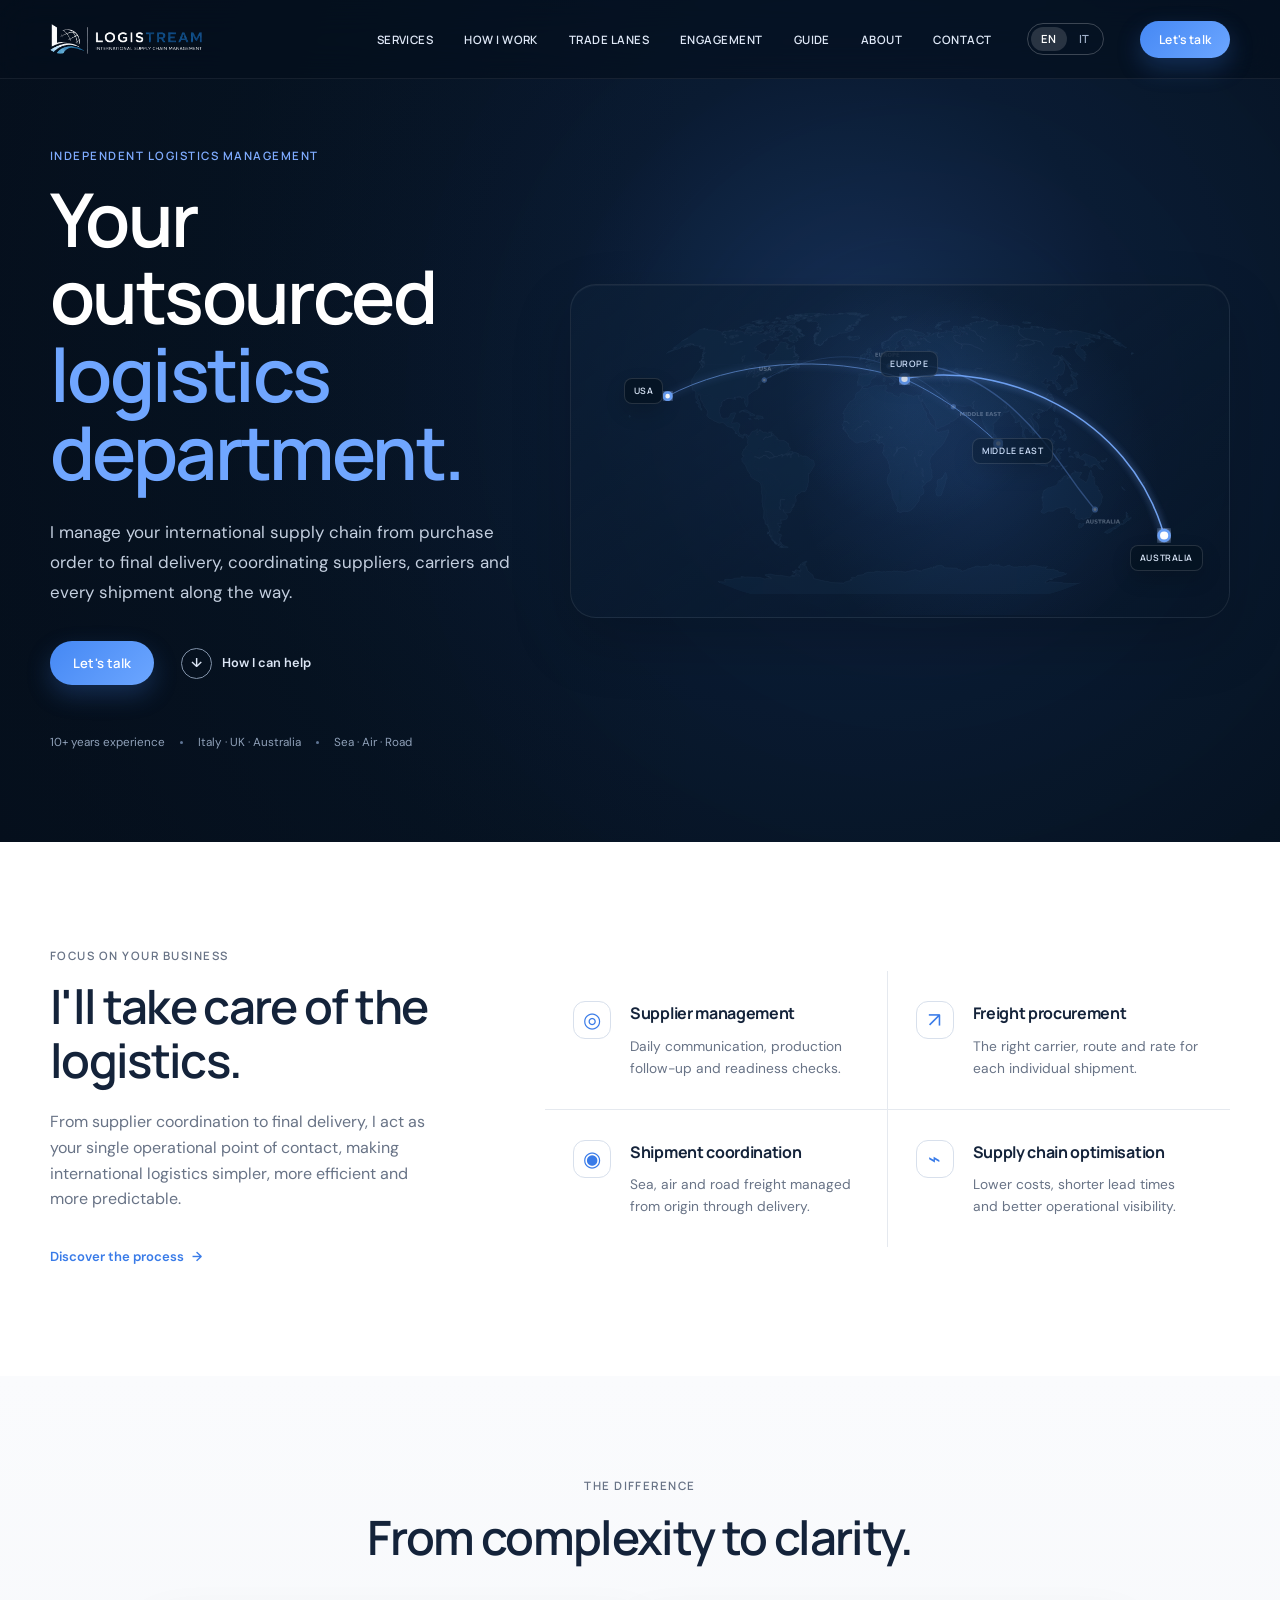
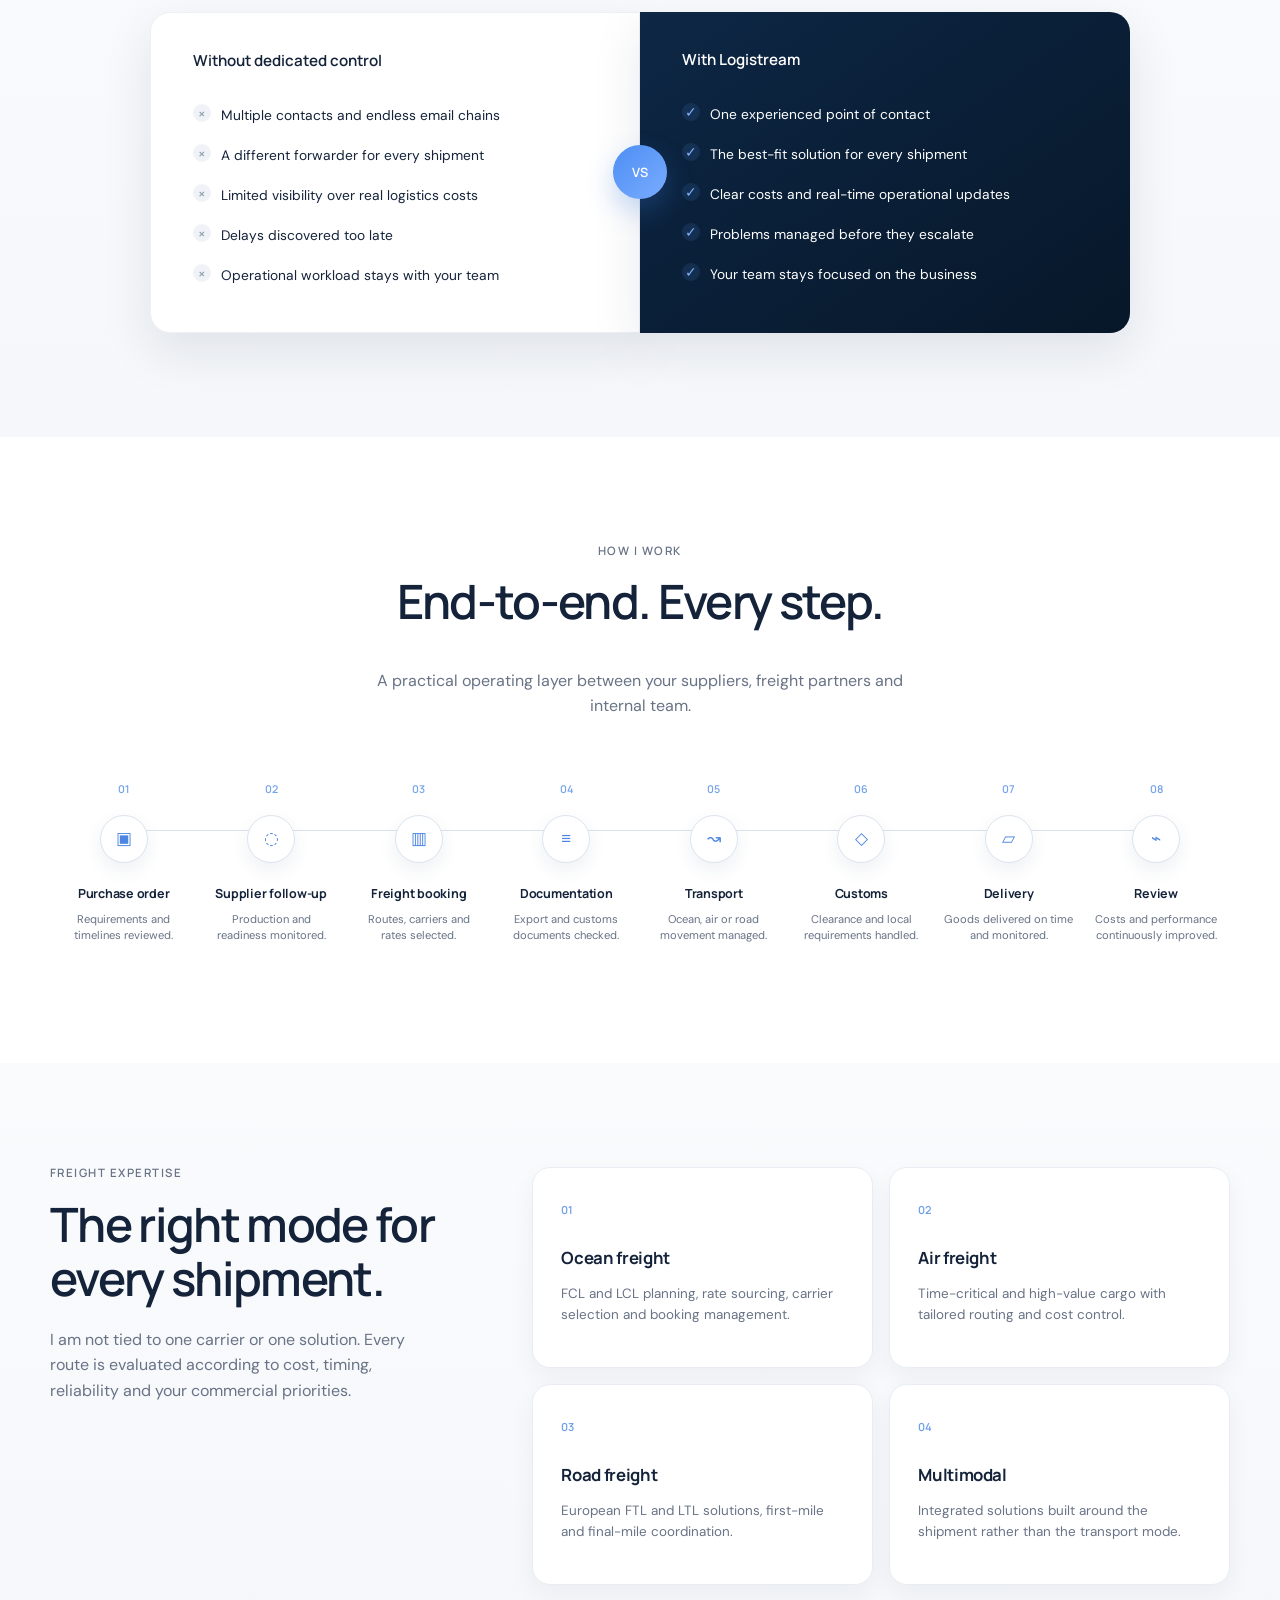
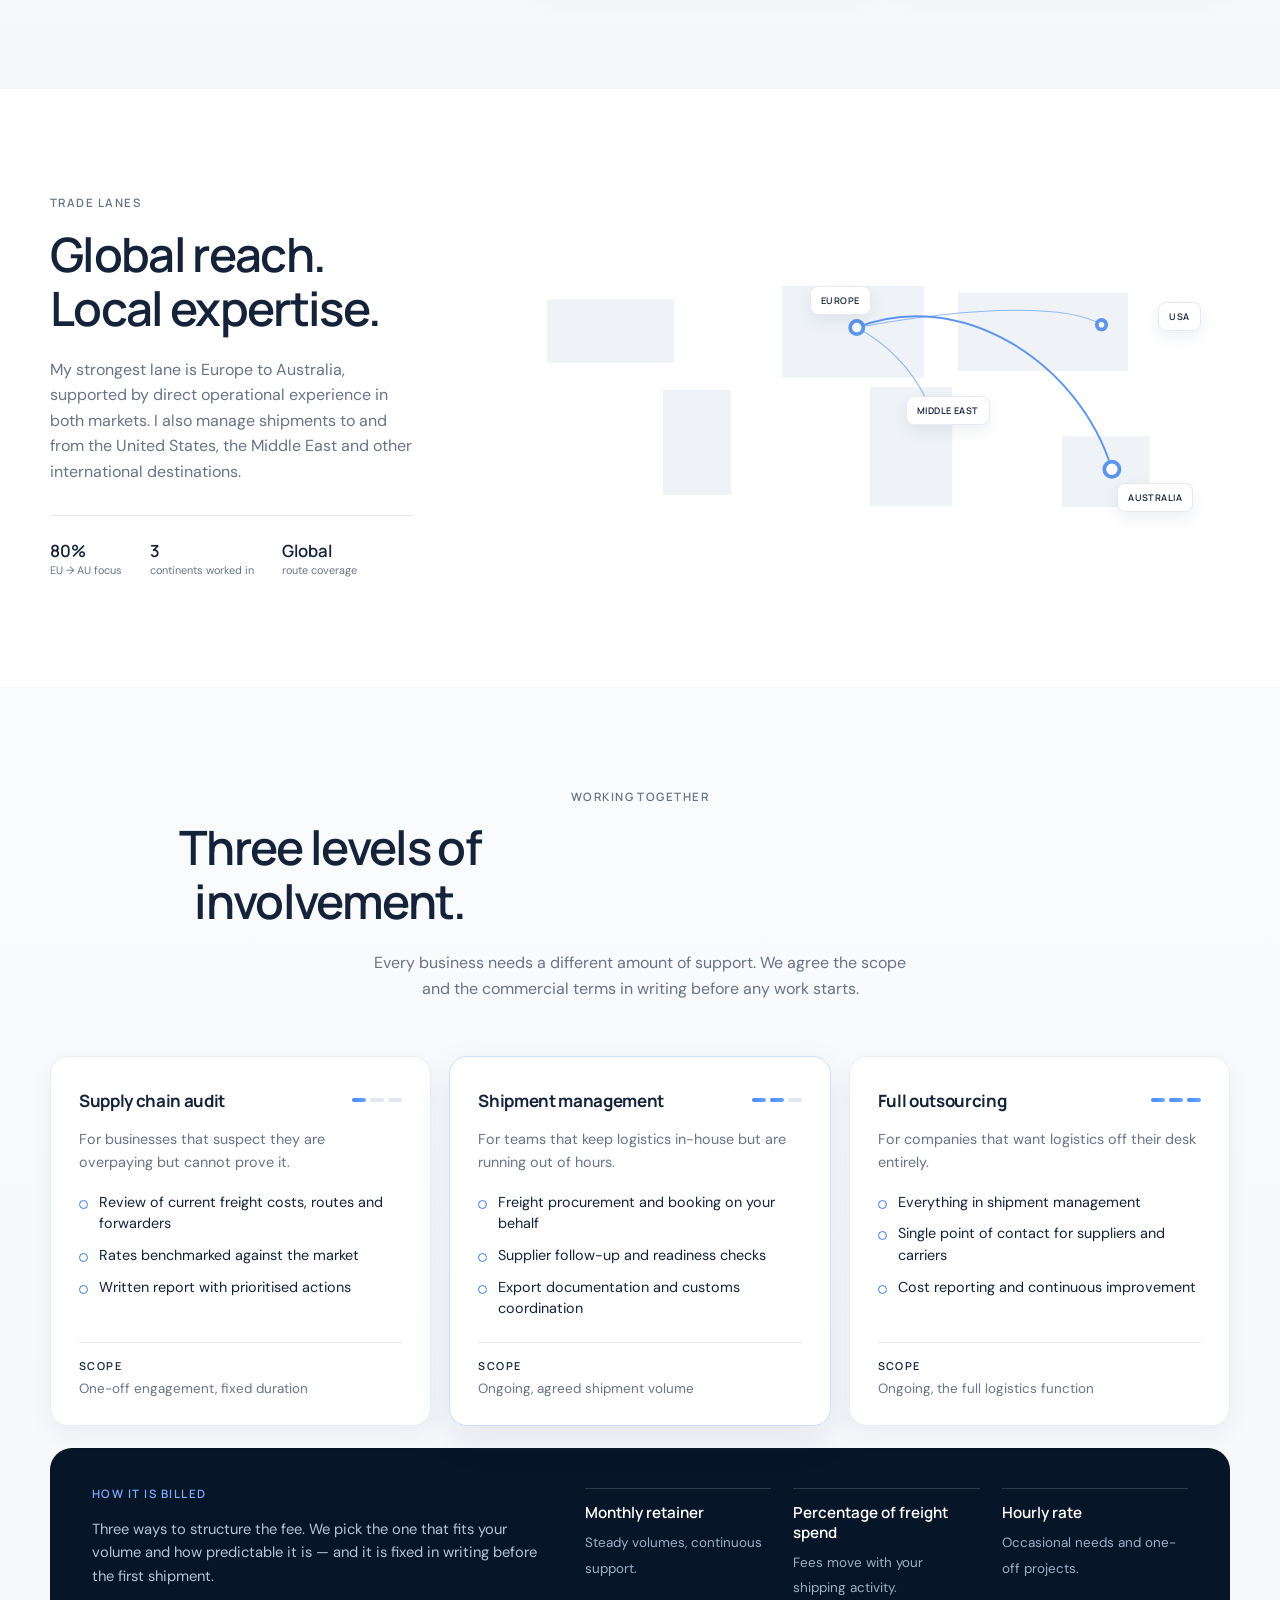
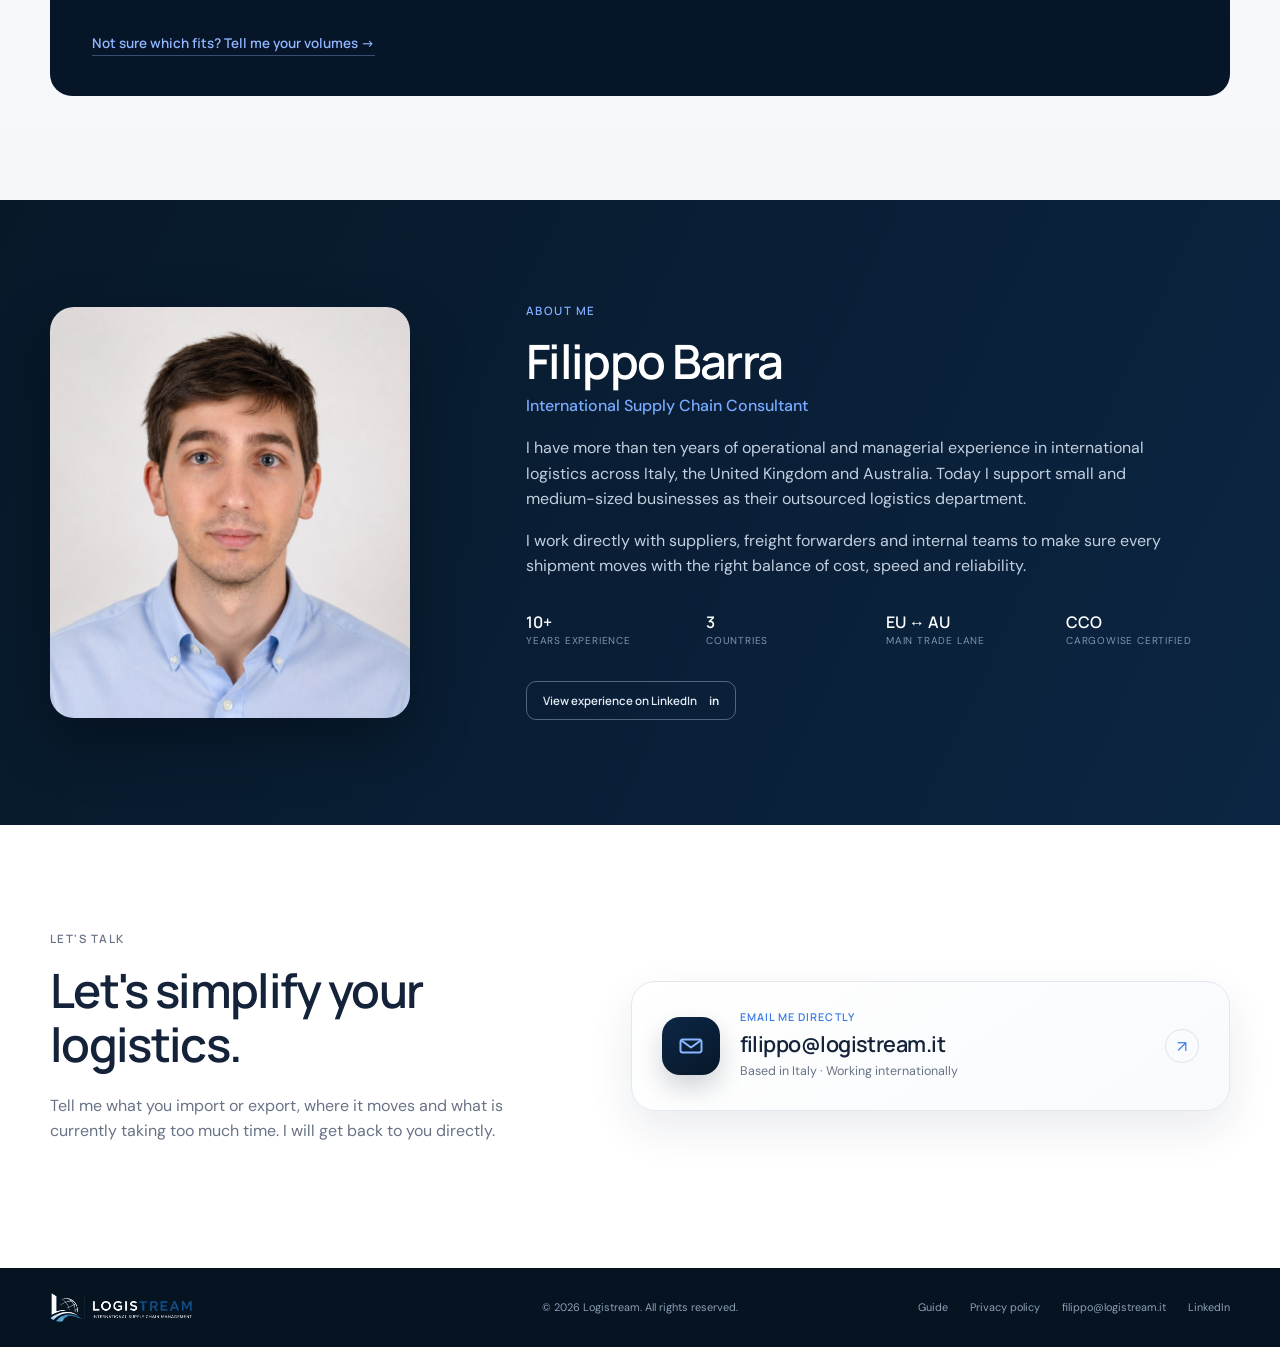
==== index.html @ 3e393ba1 "Aggiornamento sito" ====
<!doctype html>
<html lang="en">
<head>
  <meta charset="utf-8">
  <meta name="viewport" content="width=device-width, initial-scale=1">
  <title>Logistream | Outsourced Logistics Management</title>
  <meta name="description" content="Independent international logistics management for SMEs. Supplier coordination, freight procurement and end-to-end supply chain control across ocean, air and road.">
  <meta property="og:title" content="Logistream | Your Outsourced Logistics Department">
  <meta property="og:description" content="International logistics managed from purchase order to final delivery.">
  <meta property="og:type" content="website">
  <meta property="og:site_name" content="Logistream">
  <meta property="og:image" content="https://logistream.it/assets/og-en.jpg">
  <meta property="og:image:width" content="1200">
  <meta property="og:image:height" content="630">
  <meta property="og:image:alt" content="Logistream — your outsourced logistics department">
  <meta property="og:locale" content="en_GB">
  <meta property="og:locale:alternate" content="it_IT">
  <meta name="twitter:card" content="summary_large_image">
  <meta name="twitter:title" content="Logistream | Your Outsourced Logistics Department">
  <meta name="twitter:description" content="International logistics managed from purchase order to final delivery.">
  <meta name="twitter:image" content="https://logistream.it/assets/og-en.jpg">
  <meta property="og:url" content="https://logistream.it/">
  <link rel="canonical" href="https://logistream.it/">
  <link rel="alternate" hreflang="en" href="https://logistream.it/">
  <link rel="alternate" hreflang="it" href="https://logistream.it/it/">
  <link rel="alternate" hreflang="x-default" href="https://logistream.it/">
  <link rel="icon" href="assets/favicon.png" sizes="32x32">
  <link rel="icon" href="assets/icon-512.png" sizes="512x512">
  <link rel="apple-touch-icon" href="assets/apple-touch-icon.png">
  <meta name="robots" content="index,follow,max-image-preview:large">
  <meta name="author" content="Filippo Barra">
  <link rel="preconnect" href="https://fonts.googleapis.com">
  <link rel="preconnect" href="https://fonts.gstatic.com" crossorigin>
  <link href="https://fonts.googleapis.com/css2?family=DM+Sans:wght@400;500;600&family=Manrope:wght@500;600;700&display=swap" rel="stylesheet">
  <link rel="stylesheet" href="assets/styles.css">
  <script defer src="assets/script.js"></script>
</head>
<body>
<header class="site-header" id="top">
  <div class="container nav-wrap">
    <a class="brand" href="#top" aria-label="Logistream home">
      <img src="assets/logistream-logo.png" alt="Logistream">
    </a>
    <button class="nav-toggle" aria-label="Open menu" aria-expanded="false"><span></span><span></span></button>
    <nav class="nav" aria-label="Main navigation">
      <a href="#services">Services</a>
      <a href="#process">How I work</a>
      <a href="#lanes">Trade lanes</a>
      <a href="#engagement">Engagement</a>
      <a href="shipping-guide.html">Guide</a>
      <a href="#about">About</a>
      <a href="#contact">Contact</a>
    </nav>
    <div class="lang-switch" aria-label="Language"><a href="index.html" class="active" aria-current="true" hreflang="en">EN</a><a href="it/index.html" hreflang="it">IT</a></div>
    <a class="btn btn-small" href="#contact">Let's talk</a>
  </div>
</header>

<main>
  <section class="hero">
    <div class="hero-glow"></div>
    <div class="container hero-grid">
      <div class="hero-copy reveal">
        <p class="eyebrow light">Independent logistics management</p>
        <h1>Your outsourced <span>logistics department.</span></h1>
        <p class="hero-lead">I manage your international supply chain from purchase order to final delivery, coordinating suppliers, carriers and every shipment along the way.</p>
        <div class="hero-actions">
          <a class="btn" href="#contact">Let's talk</a>
          <a class="play-link" href="#services"><span>↓</span> How I can help</a>
        </div>
        <div class="trust-row">
          <span>10+ years experience</span><i></i><span>Italy · UK · Australia</span><i></i><span>Sea · Air · Road</span>
        </div>
      </div>

      <div class="world-visual reveal" aria-label="World map showing Logistream trade lanes">
        <div class="hero-map-card">
          <img class="world-map-real" src="assets/world-map-real.svg" alt="Stylised world map">
          <svg class="hero-routes" viewBox="0 0 720 365" aria-hidden="true">
            <defs>
              <filter id="routeGlow"><feGaussianBlur stdDeviation="4" result="b"/><feMerge><feMergeNode in="b"/><feMergeNode in="SourceGraphic"/></feMerge></filter>
            </defs>
            <path d="M365 103 C470 82 613 142 650 275"/>
            <path class="secondary" d="M365 103 C278 75 176 84 105 122"/>
            <path class="secondary" d="M365 103 C402 120 438 145 468 174"/>
            <circle cx="365" cy="103" r="5"/><circle cx="650" cy="275" r="6"/><circle cx="105" cy="122" r="4"/><circle cx="468" cy="174" r="4"/>
          </svg>
          <span class="hero-map-label label-eu">EUROPE</span>
          <span class="hero-map-label label-au">AUSTRALIA</span>
          <span class="hero-map-label label-us">USA</span>
          <span class="hero-map-label label-me">MIDDLE EAST</span>
        </div>
      </div>
    </div>
  </section>

  <section class="intro section" id="services">
    <div class="container intro-grid">
      <div class="section-heading reveal">
        <p class="eyebrow">Focus on your business</p>
        <h2>I'll take care of the logistics.</h2>
        <p>From supplier coordination to final delivery, I act as your single operational point of contact, making international logistics simpler, more efficient and more predictable.</p>
        <a class="text-link" href="#process">Discover the process <span>→</span></a>
      </div>
      <div class="service-list reveal">
        <article><span class="icon">◎</span><div><h3>Supplier management</h3><p>Daily communication, production follow-up and readiness checks.</p></div></article>
        <article><span class="icon">↗</span><div><h3>Freight procurement</h3><p>The right carrier, route and rate for each individual shipment.</p></div></article>
        <article><span class="icon">◉</span><div><h3>Shipment coordination</h3><p>Sea, air and road freight managed from origin through delivery.</p></div></article>
        <article><span class="icon">⌁</span><div><h3>Supply chain optimisation</h3><p>Lower costs, shorter lead times and better operational visibility.</p></div></article>
      </div>
    </div>
  </section>

  <section class="difference section-soft">
    <div class="container">
      <div class="section-title centered reveal"><p class="eyebrow">The difference</p><h2>From complexity to clarity.</h2></div>
      <div class="comparison reveal">
        <div class="compare-card muted">
          <p class="compare-label">Without dedicated control</p>
          <ul><li>Multiple contacts and endless email chains</li><li>A different forwarder for every shipment</li><li>Limited visibility over real logistics costs</li><li>Delays discovered too late</li><li>Operational workload stays with your team</li></ul>
        </div>
        <div class="vs">VS</div>
        <div class="compare-card premium">
          <p class="compare-label">With Logistream</p>
          <ul><li>One experienced point of contact</li><li>The best-fit solution for every shipment</li><li>Clear costs and real-time operational updates</li><li>Problems managed before they escalate</li><li>Your team stays focused on the business</li></ul>
        </div>
      </div>
    </div>
  </section>

  <section class="process section" id="process">
    <div class="container">
      <div class="section-title centered reveal"><p class="eyebrow">How I work</p><h2>End-to-end. Every step.</h2><p>A practical operating layer between your suppliers, freight partners and internal team.</p></div>
      <div class="process-line reveal">
        <article><span>01</span><i>▣</i><h3>Purchase order</h3><p>Requirements and timelines reviewed.</p></article>
        <article><span>02</span><i>◌</i><h3>Supplier follow-up</h3><p>Production and readiness monitored.</p></article>
        <article><span>03</span><i>▥</i><h3>Freight booking</h3><p>Routes, carriers and rates selected.</p></article>
        <article><span>04</span><i>≡</i><h3>Documentation</h3><p>Export and customs documents checked.</p></article>
        <article><span>05</span><i>↝</i><h3>Transport</h3><p>Ocean, air or road movement managed.</p></article>
        <article><span>06</span><i>◇</i><h3>Customs</h3><p>Clearance and local requirements handled.</p></article>
        <article><span>07</span><i>▱</i><h3>Delivery</h3><p>Goods delivered on time and monitored.</p></article>
        <article><span>08</span><i>⌁</i><h3>Review</h3><p>Costs and performance continuously improved.</p></article>
      </div>
    </div>
  </section>

  <section class="modes section-soft">
    <div class="container modes-grid">
      <div class="section-heading reveal"><p class="eyebrow">Freight expertise</p><h2>The right mode for every shipment.</h2><p>I am not tied to one carrier or one solution. Every route is evaluated according to cost, timing, reliability and your commercial priorities.</p></div>
      <div class="mode-cards reveal">
        <article><span>01</span><h3>Ocean freight</h3><p>FCL and LCL planning, rate sourcing, carrier selection and booking management.</p></article>
        <article><span>02</span><h3>Air freight</h3><p>Time-critical and high-value cargo with tailored routing and cost control.</p></article>
        <article><span>03</span><h3>Road freight</h3><p>European FTL and LTL solutions, first-mile and final-mile coordination.</p></article>
        <article><span>04</span><h3>Multimodal</h3><p>Integrated solutions built around the shipment rather than the transport mode.</p></article>
      </div>
    </div>
  </section>

  <section class="lanes section" id="lanes">
    <div class="container lanes-grid">
      <div class="section-heading reveal"><p class="eyebrow">Trade lanes</p><h2>Global reach.<br>Local expertise.</h2><p>My strongest lane is Europe to Australia, supported by direct operational experience in both markets. I also manage shipments to and from the United States, the Middle East and other international destinations.</p><div class="lane-stats"><div><strong>80%</strong><span>EU → AU focus</span></div><div><strong>3</strong><span>continents worked in</span></div><div><strong>Global</strong><span>route coverage</span></div></div></div>
      <div class="lane-map reveal">
        <svg viewBox="0 0 780 390" aria-label="Trade lanes map">
          <g class="dots">
            <path d="M57 105h135v67H57zM180 201h72v111h-72zM306 91h150v97H306zM399 198h87v126h-87zM492 98h180v83H492zM602 250h93v75h-93z"/>
          </g>
          <path class="maproute" d="M385 135 C493 92 620 170 655 285"/><path class="maproute soft" d="M385 135 C520 110 612 112 644 132"/><path class="maproute soft" d="M385 135 C420 154 446 183 461 216"/>
          <circle cx="385" cy="135" r="7"/><circle cx="655" cy="285" r="8"/><circle cx="644" cy="132" r="5"/><circle cx="461" cy="216" r="5"/>
        </svg>
        <span class="map-label eu">EUROPE</span><span class="map-label au">AUSTRALIA</span><span class="map-label us">USA</span><span class="map-label me">MIDDLE EAST</span>
      </div>
    </div>
  </section>

  <section class="engagement section-soft" id="engagement">
    <div class="container">
      <div class="section-heading centered reveal"><p class="eyebrow">Working together</p><h2>Three levels of involvement.</h2><p>Every business needs a different amount of support. We agree the scope and the commercial terms in writing before any work starts.</p></div>

      <div class="tier-cards reveal">
        <article class="tier">
          <div class="tier-head">
            <h3>Supply chain audit</h3>
            <span class="tier-meter" role="img" aria-label="Involvement: light"><i class="on"></i><i></i><i></i></span>
          </div>
          <p class="tier-for">For businesses that suspect they are overpaying but cannot prove it.</p>
          <ul>
            <li>Review of current freight costs, routes and forwarders</li>
            <li>Rates benchmarked against the market</li>
            <li>Written report with prioritised actions</li>
          </ul>
          <p class="tier-scope"><span>Scope</span> One-off engagement, fixed duration</p>
        </article>

        <article class="tier tier-featured">
          <div class="tier-head">
            <h3>Shipment management</h3>
            <span class="tier-meter" role="img" aria-label="Involvement: shared"><i class="on"></i><i class="on"></i><i></i></span>
          </div>
          <p class="tier-for">For teams that keep logistics in-house but are running out of hours.</p>
          <ul>
            <li>Freight procurement and booking on your behalf</li>
            <li>Supplier follow-up and readiness checks</li>
            <li>Export documentation and customs coordination</li>
          </ul>
          <p class="tier-scope"><span>Scope</span> Ongoing, agreed shipment volume</p>
        </article>

        <article class="tier">
          <div class="tier-head">
            <h3>Full outsourcing</h3>
            <span class="tier-meter" role="img" aria-label="Involvement: full"><i class="on"></i><i class="on"></i><i class="on"></i></span>
          </div>
          <p class="tier-for">For companies that want logistics off their desk entirely.</p>
          <ul>
            <li>Everything in shipment management</li>
            <li>Single point of contact for suppliers and carriers</li>
            <li>Cost reporting and continuous improvement</li>
          </ul>
          <p class="tier-scope"><span>Scope</span> Ongoing, the full logistics function</p>
        </article>
      </div>

      <div class="billing reveal">
        <div class="billing-intro">
          <p class="eyebrow">How it is billed</p>
          <p>Three ways to structure the fee. We pick the one that fits your volume and how predictable it is — and it is fixed in writing before the first shipment.</p>
        </div>
        <ul class="billing-modes">
          <li><strong>Monthly retainer</strong><span>Steady volumes, continuous support.</span></li>
          <li><strong>Percentage of freight spend</strong><span>Fees move with your shipping activity.</span></li>
          <li><strong>Hourly rate</strong><span>Occasional needs and one-off projects.</span></li>
        </ul>
        <a class="billing-cta" href="#contact">Not sure which fits? Tell me your volumes <span aria-hidden="true">→</span></a>
      </div>
    </div>
  </section>

  <section class="about" id="about">
    <div class="container about-grid">
      <div class="portrait-wrap reveal"><img src="assets/filippo-barra.jpg" alt="Filippo Barra, international supply chain consultant"></div>
      <div class="about-copy reveal">
        <p class="eyebrow light">About me</p>
        <h2>Filippo Barra</h2>
        <p class="role">International Supply Chain Consultant</p>
        <p>I have more than ten years of operational and managerial experience in international logistics across Italy, the United Kingdom and Australia. Today I support small and medium-sized businesses as their outsourced logistics department.</p>
        <p>I work directly with suppliers, freight forwarders and internal teams to make sure every shipment moves with the right balance of cost, speed and reliability.</p>
        <div class="about-stats"><div><strong>10+</strong><span>years experience</span></div><div><strong>3</strong><span>countries</span></div><div><strong>EU ↔ AU</strong><span>main trade lane</span></div><div><strong>CCO</strong><span>CargoWise certified</span></div></div>
        <a class="outline-btn" href="https://www.linkedin.com/in/filippo-barra/" target="_blank" rel="noopener">View experience on LinkedIn <span>in</span></a>
      </div>
    </div>
  </section>

  <section class="contact section" id="contact">
    <div class="container contact-email-layout">
      <div class="section-heading reveal">
        <p class="eyebrow">Let's talk</p>
        <h2>Let's simplify your logistics.</h2>
        <p>Tell me what you import or export, where it moves and what is currently taking too much time. I will get back to you directly.</p>
      </div>
      <a class="email-card reveal" href="mailto:filippo@logistream.it" aria-label="Email Filippo Barra at filippo@logistream.it">
        <span class="email-icon" aria-hidden="true">
          <svg viewBox="0 0 24 24" role="img"><path d="M4.75 6.5h14.5A1.75 1.75 0 0 1 21 8.25v7.5a1.75 1.75 0 0 1-1.75 1.75H4.75A1.75 1.75 0 0 1 3 15.75v-7.5A1.75 1.75 0 0 1 4.75 6.5Z"/><path d="m4 7.5 8 5.75 8-5.75"/></svg>
        </span>
        <span class="email-copy">
          <small>Email me directly</small>
          <strong>filippo@logistream.it</strong>
          <span>Based in Italy · Working internationally</span>
        </span>
        <span class="email-arrow" aria-hidden="true">↗</span>
      </a>
    </div>
  </section>
</main>

<footer>
  <div class="container footer-grid"><a class="brand footer-brand" href="#top"><img src="assets/logistream-logo.png" alt="Logistream"></a><p>© 2026 Logistream. All rights reserved.</p><div><a href="shipping-guide.html">Guide</a><a href="privacy.html">Privacy policy</a><a href="mailto:filippo@logistream.it">filippo@logistream.it</a><a href="https://www.linkedin.com/in/filippo-barra/" target="_blank" rel="noopener">LinkedIn</a></div></div>
</footer>
<script type="application/ld+json">
{
  "@context": "https://schema.org",
  "@graph": [
    {
      "@type": "ProfessionalService",
      "@id": "https://logistream.it/#business",
      "name": "Logistream",
      "url": "https://logistream.it/",
      "description": "Independent international logistics management for small and medium businesses: supplier coordination, freight procurement and end-to-end supply chain control.",
      "email": "filippo@logistream.it",
      "image": "https://logistream.it/assets/og-en.jpg",
      "logo": "https://logistream.it/assets/logistream-logo.png",
      "founder": {
        "@id": "https://logistream.it/#filippo"
      },
      "address": {
        "@type": "PostalAddress",
        "addressCountry": "IT"
      },
      "areaServed": [
        {
          "@type": "Place",
          "name": "Europe"
        },
        {
          "@type": "Country",
          "name": "Australia"
        },
        {
          "@type": "Country",
          "name": "United States"
        },
        {
          "@type": "Place",
          "name": "Middle East"
        }
      ],
      "availableLanguage": [
        "it",
        "en"
      ],
      "knowsAbout": [
        "Freight forwarding",
        "Ocean freight",
        "Air freight",
        "Supply chain management",
        "Customs clearance",
        "Export documentation",
        "Logistics outsourcing"
      ],
      "hasOfferCatalog": {
        "@type": "OfferCatalog",
        "name": "Logistics services",
        "itemListElement": [
          {
            "@type": "Offer",
            "itemOffered": {
              "@type": "Service",
              "name": "Supply chain audit"
            }
          },
          {
            "@type": "Offer",
            "itemOffered": {
              "@type": "Service",
              "name": "Shipment management"
            }
          },
          {
            "@type": "Offer",
            "itemOffered": {
              "@type": "Service",
              "name": "Full logistics outsourcing"
            }
          },
          {
            "@type": "Offer",
            "itemOffered": {
              "@type": "Service",
              "name": "Ocean freight"
            }
          },
          {
            "@type": "Offer",
            "itemOffered": {
              "@type": "Service",
              "name": "Air freight"
            }
          },
          {
            "@type": "Offer",
            "itemOffered": {
              "@type": "Service",
              "name": "Road freight"
            }
          }
        ]
      }
    },
    {
      "@type": "Person",
      "@id": "https://logistream.it/#filippo",
      "name": "Filippo Barra",
      "jobTitle": "International Supply Chain Consultant",
      "email": "filippo@logistream.it",
      "image": "https://logistream.it/assets/filippo-barra.jpg",
      "worksFor": {
        "@id": "https://logistream.it/#business"
      },
      "sameAs": [
        "https://www.linkedin.com/in/filippo-barra/"
      ]
    },
    {
      "@type": "WebSite",
      "@id": "https://logistream.it/#website",
      "url": "https://logistream.it/",
      "name": "Logistream",
      "inLanguage": "en",
      "publisher": {
        "@id": "https://logistream.it/#business"
      }
    }
  ]
}
</script>
</body>
</html>
---- assets/styles.css ----
:root{--navy:#071528;--navy2:#0c203b;--ink:#14233a;--muted:#687386;--line:#e5e9ef;--soft:#f6f8fb;--blue:#397be8;--blue2:#6da5ff;--white:#fff;--radius:22px;--shadow:0 18px 50px rgba(18,38,68,.10)}
*{box-sizing:border-box}html{scroll-behavior:smooth}body{margin:0;font-family:'DM Sans',sans-serif;color:var(--ink);background:#fff;line-height:1.6}.container{width:min(1180px,calc(100% - 48px));margin:auto}a{color:inherit;text-decoration:none}img{max-width:100%;display:block}h1,h2,h3,p{margin-top:0}h1,h2,h3{font-family:'Manrope',sans-serif;letter-spacing:-.035em}h1{font-size:clamp(3rem,5.8vw,5.2rem);line-height:1.05;font-weight:600}h2{font-size:clamp(2rem,3.7vw,3.25rem);line-height:1.14;font-weight:600}h3{font-size:1rem;letter-spacing:-.02em}.eyebrow{font:600 .72rem/1 'Manrope';letter-spacing:.13em;text-transform:uppercase;color:var(--blue);margin-bottom:18px}.eyebrow.light{color:#7facff}.section{padding:108px 0}.section-soft{padding:104px 0;background:linear-gradient(180deg,#fafbfd,#f5f7fa)}.section-heading p,.section-title p{color:var(--muted);max-width:560px}.section-heading h2{max-width:560px;margin-bottom:22px}.centered{text-align:center}.centered p{margin-left:auto;margin-right:auto}.btn{display:inline-flex;align-items:center;justify-content:center;padding:13px 23px;border-radius:999px;background:linear-gradient(135deg,#4588f4,#6ca6ff);color:white;font:600 .82rem 'Manrope';letter-spacing:.015em;border:0;box-shadow:0 10px 24px rgba(60,126,233,.26);transition:.25s}.btn:hover{transform:translateY(-2px);box-shadow:0 14px 30px rgba(60,126,233,.34)}.btn-small{padding:10px 19px;font-size:.76rem}.site-header{position:fixed;z-index:100;top:0;left:0;right:0;color:#fff;background:rgba(5,15,28,.58);backdrop-filter:blur(18px);-webkit-backdrop-filter:blur(18px);border-bottom:1px solid rgba(255,255,255,.07);transition:background .25s,box-shadow .25s}.site-header.scrolled{background:rgba(5,15,28,.94);box-shadow:0 10px 30px rgba(0,0,0,.18)}.nav-wrap{height:86px;display:flex;align-items:center;gap:36px}.brand{display:inline-flex;align-items:center}.brand img{display:block;width:188px;height:auto}.brand-icon{position:relative;width:25px;height:18px;display:inline-block}.brand-icon i{position:absolute;height:2px;border-radius:5px;background:#75aaff;transform:rotate(-9deg)}.brand-icon i:nth-child(1){width:18px;left:0;top:4px}.brand-icon i:nth-child(2){width:22px;left:3px;top:9px}.brand-icon i:nth-child(3){width:16px;left:8px;top:14px}.nav{margin-left:auto;display:flex;gap:31px;align-items:center}.nav a{font:600 .72rem 'Manrope';letter-spacing:.04em;text-transform:uppercase;color:#dfe8f7;transition:.2s}.nav a:hover{color:#fff}.nav-toggle{display:none}.hero{position:relative;overflow:hidden;background:radial-gradient(circle at 66% 40%,#152d50 0,#0a1a30 28%,#061322 65%,#050f1c 100%);color:#fff;min-height:760px;padding:150px 0 90px}.hero:after{content:'';position:absolute;inset:0;background:linear-gradient(90deg,rgba(5,15,28,.45),transparent 55%);pointer-events:none}.hero-glow{position:absolute;width:420px;height:420px;border-radius:50%;background:#2d70de;filter:blur(180px);opacity:.13;right:12%;top:24%}.hero-grid{position:relative;z-index:2;display:grid;grid-template-columns:.9fr 1.25fr;gap:45px;align-items:center}.hero-copy h1{max-width:620px;margin-bottom:27px}.hero-copy h1 span{display:block;color:#70a6ff}.hero-lead{max-width:530px;color:#c4cfdf;font-size:1.06rem;line-height:1.75}.hero-actions{display:flex;align-items:center;gap:27px;margin-top:34px}.play-link{display:inline-flex;align-items:center;gap:10px;color:#dce6f5;font-size:.8rem;font-weight:600}.play-link span{width:31px;height:31px;border-radius:50%;border:1px solid #8293aa;display:grid;place-items:center}.trust-row{display:flex;align-items:center;gap:15px;color:#8fa0b8;font-size:.73rem;margin-top:48px}.trust-row i{width:3px;height:3px;background:#5f7595;border-radius:50%}.world-visual{position:relative;min-height:470px}.world{width:100%;height:auto;overflow:visible}.continents path{fill:#17304d;stroke:#294663;stroke-width:1.2;opacity:.82}.world text{fill:#c7d5e8;font:600 10px 'Manrope';letter-spacing:.12em}.route{fill:none;stroke:#78aaff;stroke-width:2.2;filter:drop-shadow(0 0 7px #5d99ff)}.route-soft{stroke-width:1.2;opacity:.5}.node{fill:#fff;stroke:#6da5ff;stroke-width:4}.node.secondary{stroke-width:3}.halo{filter:url(#blur)}.route-badge{position:absolute;padding:14px 17px;border:1px solid rgba(255,255,255,.13);background:rgba(9,25,45,.72);backdrop-filter:blur(15px);border-radius:16px;box-shadow:0 16px 35px rgba(0,0,0,.22)}.route-badge strong{display:block;font:600 .82rem 'Manrope'}.route-badge span{color:#93a5bd;font-size:.7rem}.badge-one{right:4%;bottom:17%}.badge-two{left:12%;top:19%}.intro-grid{display:grid;grid-template-columns:.75fr 1.3fr;gap:100px;align-items:center}.text-link{display:inline-flex;gap:8px;color:var(--blue);font-weight:600;font-size:.82rem;margin-top:18px}.service-list{display:grid;grid-template-columns:1fr 1fr}.service-list article{display:flex;gap:19px;padding:30px 28px;border-bottom:1px solid var(--line)}.service-list article:nth-child(odd){border-right:1px solid var(--line)}.service-list article:nth-child(n+3){border-bottom:0}.service-list .icon{flex:0 0 38px;width:38px;height:38px;border:1px solid #d8e0ec;border-radius:12px;display:grid;place-items:center;color:var(--blue);font-size:1.3rem}.service-list h3{margin:0 0 8px}.service-list p{font-size:.86rem;color:var(--muted);margin:0}.comparison{position:relative;display:grid;grid-template-columns:1fr 1fr;max-width:980px;margin:48px auto 0}.compare-card{padding:37px 42px;border-radius:20px;box-shadow:var(--shadow)}.compare-card.muted{background:#fff;border:1px solid #edf0f4;border-radius:20px 0 0 20px}.compare-card.premium{background:linear-gradient(145deg,#0d2745,#071729);color:#fff;border-radius:0 20px 20px 0}.compare-label{font:600 .95rem 'Manrope';margin-bottom:24px}.compare-card ul{list-style:none;padding:0;margin:0}.compare-card li{position:relative;padding:9px 0 9px 28px;font-size:.86rem}.compare-card li:before{content:'×';position:absolute;left:0;width:18px;height:18px;border-radius:50%;background:#eff2f6;text-align:center;line-height:18px;color:#8994a4}.premium li:before{content:'✓';background:rgba(88,145,233,.13);color:#80b1ff}.vs{position:absolute;z-index:2;left:50%;top:50%;transform:translate(-50%,-50%);width:54px;height:54px;border-radius:50%;background:linear-gradient(135deg,#4d8df3,#79adff);color:#fff;display:grid;place-items:center;font:600 .8rem 'Manrope';box-shadow:0 12px 28px rgba(59,123,225,.28)}.process-line{display:grid;grid-template-columns:repeat(8,1fr);margin-top:56px;position:relative}.process-line:before{content:'';position:absolute;top:55px;left:6%;right:6%;height:1px;background:#dbe2ec}.process-line article{text-align:center;position:relative;padding:0 9px}.process-line span{font:600 .67rem 'Manrope';color:#75a4ec}.process-line i{position:relative;z-index:1;margin:14px auto 21px;width:48px;height:48px;border-radius:50%;background:#fff;border:1px solid #dce4ef;box-shadow:0 7px 18px rgba(28,58,98,.08);display:grid;place-items:center;color:#4c86e2;font-style:normal;font-size:1.05rem}.process-line h3{font-size:.78rem;margin-bottom:7px}.process-line p{font-size:.7rem;line-height:1.5;color:var(--muted)}.modes-grid{display:grid;grid-template-columns:.72fr 1.28fr;gap:90px;align-items:start}.mode-cards{display:grid;grid-template-columns:1fr 1fr;gap:16px}.mode-cards article{background:#fff;border:1px solid #e9edf3;border-radius:18px;padding:28px;min-height:190px;box-shadow:0 9px 25px rgba(21,47,82,.05);transition:.25s}.mode-cards article:hover{transform:translateY(-4px);box-shadow:var(--shadow)}.mode-cards span{font:600 .69rem 'Manrope';color:#6d9ee9}.mode-cards h3{font-size:1.05rem;margin:23px 0 11px}.mode-cards p{font-size:.84rem;color:var(--muted)}.lanes-grid{display:grid;grid-template-columns:.66fr 1.34fr;gap:80px;align-items:center}.lane-stats{display:flex;gap:28px;border-top:1px solid var(--line);padding-top:23px;margin-top:30px}.lane-stats div{display:flex;flex-direction:column}.lane-stats strong{font:600 1.05rem 'Manrope'}.lane-stats span{font-size:.68rem;color:var(--muted)}.lane-map{position:relative}.lane-map svg{width:100%}.dots path{fill:#edf1f6;opacity:.85}.maproute{fill:none;stroke:#5d95ed;stroke-width:2}.maproute.soft{stroke-width:1.2;opacity:.65}.lane-map circle{fill:white;stroke:#5d95ed;stroke-width:4}.map-label{position:absolute;padding:7px 10px;background:#fff;border:1px solid #e7ebf1;border-radius:8px;font:600 .57rem 'Manrope';letter-spacing:.05em;box-shadow:0 6px 15px rgba(31,54,84,.08)}.map-label.eu{left:43%;top:23%}.map-label.au{right:5%;bottom:17%}.map-label.us{right:4%;top:27%}.map-label.me{left:56%;top:52%}.about{background:linear-gradient(115deg,#071829,#0c2542);color:#fff;padding:105px 0}.about-grid{display:grid;grid-template-columns:.72fr 1.28fr;gap:80px;align-items:center}.portrait-wrap{max-width:360px;border-radius:24px;overflow:hidden;box-shadow:0 25px 60px rgba(0,0,0,.3)}.portrait-wrap img{width:100%;aspect-ratio:1/1.14;object-fit:cover;object-position:center top}.about-copy h2{margin-bottom:5px}.role{color:#78aaff;font-weight:500}.about-copy>p:not(.role):not(.eyebrow){color:#c2cfdf;max-width:640px}.about-stats{display:grid;grid-template-columns:repeat(4,1fr);gap:16px;margin:32px 0}.about-stats strong{display:block;font:600 1rem 'Manrope'}.about-stats span{display:block;color:#7f93ad;font-size:.63rem;text-transform:uppercase;letter-spacing:.08em}.outline-btn{display:inline-flex;align-items:center;gap:12px;padding:11px 16px;border:1px solid #516780;border-radius:10px;font:600 .72rem 'Manrope';color:#e3ebf5}.outline-btn span{font-weight:700}.contact-grid{display:grid;grid-template-columns:.8fr 1.2fr;gap:90px;align-items:start}.contact-details{margin-top:35px;display:flex;flex-direction:column;gap:8px}.contact-details a{font-weight:600}.contact-details span{font-size:.82rem;color:var(--muted)}.contact-form{background:#fff;padding:34px;border:1px solid #e5eaf0;border-radius:22px;box-shadow:var(--shadow)}.form-row{display:grid;grid-template-columns:1fr 1fr;gap:15px}.contact-form label{display:block;font-size:.7rem;color:#687386;margin-bottom:14px}.contact-form input,.contact-form textarea{display:block;width:100%;margin-top:7px;border:1px solid #dfe5ec;border-radius:9px;padding:12px 13px;font:400 .88rem 'DM Sans';outline:0;transition:.2s;background:#fbfcfd}.contact-form input:focus,.contact-form textarea:focus{border-color:#74a6f5;box-shadow:0 0 0 3px rgba(90,145,235,.1)}.submit{width:100%;border-radius:9px}.form-note{font-size:.67rem;color:#8b96a5;text-align:center;margin:13px 0 0}.hidden{display:none}footer{background:#061321;color:#8da0b8;padding:25px 0}.footer-grid{display:grid;grid-template-columns:1fr 1fr 1fr;align-items:center;font-size:.68rem}.footer-grid p{text-align:center;margin:0}.footer-grid>div{display:flex;justify-content:flex-end;gap:22px}.footer-brand{color:#fff;font-size:.82rem}.reveal{opacity:0;transform:translateY(18px);transition:.7s ease}.reveal.visible{opacity:1;transform:none}
@media(max-width:980px){.nav{display:none;position:absolute;top:76px;left:24px;right:24px;background:#0c1d32;padding:20px;border-radius:16px;flex-direction:column;align-items:flex-start}.nav.open{display:flex}.nav-wrap>.btn{display:none}.nav-toggle{display:block;margin-left:auto;background:none;border:0;width:34px}.nav-toggle span{display:block;height:2px;background:#fff;margin:7px 0}.hero-grid,.intro-grid,.modes-grid,.lanes-grid,.about-grid,.contact-grid{grid-template-columns:1fr}.hero{padding-top:130px}.world-visual{min-height:380px}.intro-grid,.modes-grid,.lanes-grid,.about-grid,.contact-grid{gap:48px}.process-line{grid-template-columns:repeat(4,1fr);row-gap:35px}.process-line:before{display:none}.about-grid{grid-template-columns:.65fr 1fr}.portrait-wrap{max-width:330px}.section{padding:80px 0}.section-soft{padding:80px 0}}
@media(max-width:680px){.container{width:min(100% - 32px,1180px)}h1{font-size:2.65rem}.hero{min-height:auto;padding-bottom:65px}.hero-grid{gap:20px}.world-visual{min-height:280px}.route-badge{display:none}.trust-row{flex-wrap:wrap}.service-list,.mode-cards{grid-template-columns:1fr}.service-list article{border-right:0!important}.service-list article:nth-child(3){border-bottom:1px solid var(--line)}.comparison{grid-template-columns:1fr;gap:12px}.compare-card.muted,.compare-card.premium{border-radius:18px}.vs{position:relative;left:auto;top:auto;transform:none;margin:-31px auto;z-index:3}.process-line{grid-template-columns:repeat(2,1fr)}.lane-stats{flex-wrap:wrap}.about-grid{grid-template-columns:1fr}.portrait-wrap{max-width:270px}.about-stats{grid-template-columns:1fr 1fr}.form-row{grid-template-columns:1fr}.footer-grid{grid-template-columns:1fr;text-align:center;gap:17px}.footer-grid>div{justify-content:center;flex-wrap:wrap}.footer-grid p{text-align:center}.section{padding:66px 0}.section-soft{padding:66px 0}}

.world-map-real{display:block;width:100%;height:auto;filter:drop-shadow(0 22px 40px rgba(0,0,0,.22));opacity:.98}.world-visual:after{content:"";position:absolute;inset:8% 7%;background:radial-gradient(circle at 64% 58%,rgba(70,135,235,.13),transparent 44%);pointer-events:none}.site-header .nav-wrap{height:78px}html{scroll-padding-top:92px}@media(max-width:680px){.brand img{width:160px}.site-header .nav-wrap{height:70px}}
/* Refined compact hero map */
.world-visual{min-height:390px;display:flex;align-items:center;justify-content:center}
.hero-map-card{position:relative;width:100%;max-width:690px;aspect-ratio:720/365;border:1px solid rgba(255,255,255,.08);border-radius:26px;overflow:hidden;background:linear-gradient(145deg,rgba(12,31,54,.72),rgba(5,17,31,.32));box-shadow:inset 0 1px 0 rgba(255,255,255,.04),0 24px 60px rgba(0,0,0,.18)}
.hero-map-card:after{content:"";position:absolute;inset:0;background:radial-gradient(circle at 52% 34%,rgba(84,145,239,.12),transparent 32%);pointer-events:none}
.hero-map-card .world-map-real{position:absolute;inset:7% 4%;width:92%;height:86%;object-fit:contain;filter:none;opacity:.34}
.hero-routes{position:absolute;inset:0;width:100%;height:100%;overflow:visible}
.hero-routes path{fill:none;stroke:#77a9fa;stroke-width:1.65;stroke-linecap:round;filter:url(#routeGlow);opacity:.95}
.hero-routes path.secondary{stroke-width:1.05;opacity:.62}
.hero-routes circle{fill:#fff;stroke:#69a0f6;stroke-width:3;filter:url(#routeGlow)}
.hero-map-label{position:absolute;padding:6px 9px;border:1px solid rgba(255,255,255,.13);border-radius:8px;background:rgba(5,18,33,.78);color:#dce8fa;font:600 .55rem 'Manrope';letter-spacing:.06em;box-shadow:0 8px 20px rgba(0,0,0,.16)}
.label-eu{left:47%;top:20%}.label-au{right:4%;bottom:14%}.label-us{left:8%;top:28%}.label-me{left:61%;top:46%}
@media(max-width:980px){.world-visual{min-height:330px}.hero-map-card{max-width:650px}.badge-two{left:5%;top:13%}.badge-one{right:2%;bottom:8%}}
@media(max-width:680px){.world-visual{min-height:245px}.hero-map-card{border-radius:19px}.hero-map-label{font-size:.45rem;padding:4px 6px}}
/* Final cleanup */
.route-badge{display:none!important}
.footer-brand img{width:150px;height:auto}
@media(max-width:680px){.footer-brand img{width:145px}}

/* Email-only contact section */
.contact-email-layout{display:grid;grid-template-columns:.9fr 1.1fr;gap:90px;align-items:center}
.email-card{position:relative;display:flex;align-items:center;gap:20px;padding:28px 30px;border:1px solid #e2e8f0;border-radius:24px;background:linear-gradient(145deg,#fff,#f8fafc);box-shadow:0 18px 45px rgba(18,38,68,.09);transition:transform .25s ease,box-shadow .25s ease,border-color .25s ease}
.email-card:hover{transform:translateY(-4px);box-shadow:0 24px 56px rgba(18,38,68,.14);border-color:#c9d8ee}
.email-icon{flex:0 0 58px;width:58px;height:58px;border-radius:18px;display:grid;place-items:center;background:linear-gradient(145deg,#0d2745,#071729);box-shadow:0 12px 26px rgba(7,23,41,.18)}
.email-icon svg{width:28px;height:28px;fill:none;stroke:#8ab7ff;stroke-width:1.7;stroke-linecap:round;stroke-linejoin:round}
.email-copy{display:flex;flex-direction:column;min-width:0}
.email-copy small{font:600 .67rem 'Manrope';letter-spacing:.1em;text-transform:uppercase;color:var(--blue);margin-bottom:5px}
.email-copy strong{font:600 clamp(1rem,2vw,1.35rem) 'Manrope';letter-spacing:-.025em;color:var(--ink);overflow-wrap:anywhere}
.email-copy span{font-size:.78rem;color:var(--muted);margin-top:4px}
.email-arrow{margin-left:auto;flex:0 0 auto;width:34px;height:34px;border-radius:50%;display:grid;place-items:center;border:1px solid #dce4ef;color:var(--blue);font-size:1rem}
@media(max-width:980px){.contact-email-layout{grid-template-columns:1fr;gap:42px}}
@media(max-width:680px){.email-card{padding:22px 20px;gap:15px;border-radius:19px}.email-icon{width:50px;height:50px;flex-basis:50px;border-radius:15px}.email-copy span{font-size:.7rem}.email-arrow{width:30px;height:30px}}

/* --- Engagement --- */
.engagement .section-heading{margin:0 auto 54px}
.tier-cards{display:grid;grid-template-columns:repeat(3,1fr);gap:18px;align-items:stretch}
.tier{display:flex;flex-direction:column;background:#fff;border:1px solid #e9edf3;border-radius:18px;padding:30px 28px 26px;box-shadow:0 9px 25px rgba(21,47,82,.05);transition:.25s}
.tier:hover{transform:translateY(-4px);box-shadow:var(--shadow)}
.tier-featured{border-color:#cfdefc;box-shadow:0 14px 38px rgba(21,47,82,.09)}
.tier-head{display:flex;align-items:center;justify-content:space-between;gap:14px;margin-bottom:14px}
.tier-head h3{margin:0;font-size:1.06rem}
.tier-meter{display:inline-flex;gap:4px;flex:none}
.tier-meter i{width:14px;height:4px;border-radius:99px;background:#e2e8f2}
.tier-meter i.on{background:linear-gradient(135deg,#4588f4,#6ca6ff)}
.tier-for{color:var(--muted);font-size:.9rem;margin-bottom:18px}
.tier ul{list-style:none;margin:0 0 22px;padding:0;display:grid;gap:10px}
.tier li{position:relative;padding-left:20px;font-size:.9rem;line-height:1.5}
.tier li:before{content:"";position:absolute;left:0;top:.55em;width:7px;height:7px;border-radius:99px;border:1.5px solid var(--blue)}
.tier-scope{margin:auto 0 0;padding-top:18px;border-top:1px solid var(--line);font-size:.84rem;color:var(--muted)}
.tier-scope span{display:block;font:600 .68rem/1 'Manrope',sans-serif;letter-spacing:.13em;text-transform:uppercase;color:var(--ink);margin-bottom:6px}
.billing{margin-top:22px;background:var(--navy);color:#fff;border-radius:var(--radius);padding:40px 42px;display:grid;grid-template-columns:minmax(240px,1fr) 1.35fr;gap:34px 46px;align-items:start}
.billing .eyebrow{color:#7facff}
.billing-intro p:last-child{margin:0;color:#b7c4d8;font-size:.92rem}
.billing-modes{list-style:none;margin:0;padding:0;display:grid;grid-template-columns:repeat(3,1fr);gap:22px}
.billing-modes li{border-top:1px solid rgba(255,255,255,.16);padding-top:14px}
.billing-modes strong{display:block;font:600 .95rem/1.3 'Manrope',sans-serif;margin-bottom:6px}
.billing-modes span{color:#9fb0c8;font-size:.84rem;line-height:1.5}
.billing-cta{grid-column:1/-1;justify-self:start;font:600 .84rem 'Manrope',sans-serif;color:#8fb6ff;border-bottom:1px solid rgba(143,182,255,.35);padding-bottom:3px}
.billing-cta:hover{color:#fff;border-color:#fff}
.billing-cta span{display:inline-block;transition:.2s}
.billing-cta:hover span{transform:translateX(4px)}
@media(max-width:980px){.tier-cards{grid-template-columns:1fr}.billing{grid-template-columns:1fr;padding:32px 26px}.billing-modes{grid-template-columns:1fr;gap:16px}}
@media(prefers-reduced-motion:reduce){.tier,.billing-cta span{transition:none}.tier:hover{transform:none}}

/* --- Language switch --- */
.lang-switch{display:inline-flex;align-items:center;gap:2px;border:1px solid rgba(255,255,255,.22);border-radius:999px;padding:3px}
.lang-switch a{font:600 .7rem/1 'Manrope',sans-serif;letter-spacing:.06em;padding:6px 10px;border-radius:999px;color:#9fb0c8;transition:.2s}
.lang-switch a:hover{color:#fff}
.lang-switch a.active{background:rgba(255,255,255,.14);color:#fff}
.site-header.scrolled .lang-switch{border-color:rgba(255,255,255,.28)}
@media(max-width:980px){.nav-wrap{gap:16px}.lang-switch{order:-1;margin-left:auto}.nav-toggle{margin-left:0}}

/* --- Guide / article pages --- */
.article-hero{background:var(--navy);color:#fff;padding:150px 0 72px}
.article-hero .container{max-width:820px}
.article-hero h1{font-size:clamp(2.2rem,4.4vw,3.4rem);margin-bottom:22px}
.article-hero .standfirst{font-size:1.12rem;color:#b7c4d8;max-width:680px;margin-bottom:30px}
.article-meta{display:flex;flex-wrap:wrap;gap:10px 18px;align-items:center;font-size:.78rem;color:#8fa0b8;border-top:1px solid rgba(255,255,255,.14);padding-top:20px}
.article-meta span{display:inline-flex;align-items:center;gap:7px}
.article-body{padding:72px 0 90px}
.article-body .container{max-width:760px}
.article-body h2{font-size:clamp(1.5rem,2.6vw,2.05rem);margin:56px 0 18px}
.article-body h2:first-child{margin-top:0}
.article-body h3{font-size:1.08rem;margin:34px 0 12px}
.article-body p{margin-bottom:20px;font-size:1.02rem}
.article-body ul,.article-body ol{margin:0 0 24px;padding-left:0;list-style:none;display:grid;gap:11px}
.article-body ul li{position:relative;padding-left:22px}
.article-body ul li:before{content:"";position:absolute;left:0;top:.6em;width:7px;height:7px;border-radius:99px;border:1.5px solid var(--blue)}
.article-body ol{counter-reset:s}
.article-body ol li{position:relative;padding-left:34px;counter-increment:s}
.article-body ol li:before{content:counter(s,decimal-leading-zero);position:absolute;left:0;top:.05em;font:600 .74rem 'Manrope',sans-serif;color:var(--blue)}
.article-body a:not(.btn){color:var(--blue);border-bottom:1px solid rgba(57,123,232,.3)}
.article-body a:not(.btn):hover{border-color:var(--blue)}
.callout{background:var(--soft);border:1px solid var(--line);border-left:3px solid var(--blue);border-radius:0 14px 14px 0;padding:26px 28px;margin:34px 0}
.callout p:last-child{margin-bottom:0}
.callout .callout-label{font:600 .68rem/1 'Manrope',sans-serif;letter-spacing:.13em;text-transform:uppercase;color:var(--blue);margin-bottom:12px}
.callout.warn{border-left-color:#c9563f}
.callout.warn .callout-label{color:#c9563f}
.keytable{width:100%;border-collapse:collapse;margin:12px 0 28px;font-size:.93rem}
.keytable th,.keytable td{text-align:left;padding:14px 16px;border-bottom:1px solid var(--line);vertical-align:top}
.keytable th{font:600 .7rem/1.3 'Manrope',sans-serif;letter-spacing:.09em;text-transform:uppercase;color:var(--muted);background:var(--soft)}
.keytable td:first-child{font-weight:600}
.article-note{font-size:.85rem;color:var(--muted);border-top:1px solid var(--line);padding-top:22px;margin-top:52px}
.article-cta{background:var(--navy);color:#fff;border-radius:var(--radius);padding:40px 42px;margin-top:46px}
.article-cta h2{color:#fff;margin:0 0 12px;font-size:1.5rem}
.article-cta p{color:#b7c4d8;margin-bottom:22px}
.crumb{font:600 .72rem 'Manrope',sans-serif;letter-spacing:.1em;text-transform:uppercase;color:#7facff;margin-bottom:20px;display:block}
@media(max-width:980px){.article-hero{padding:120px 0 56px}.article-body{padding:56px 0 70px}.article-cta{padding:30px 26px}.keytable th,.keytable td{padding:11px 12px}}
.nav a.here{color:#fff;position:relative}
.nav a.here:after{content:"";position:absolute;left:0;right:0;bottom:-7px;height:2px;border-radius:2px;background:linear-gradient(135deg,#4588f4,#6ca6ff)}
@media(max-width:980px){.nav a.here:after{display:none}}

/* --- Logo sizing (new mark is squarer than the old one) --- */
.brand img{width:132px}
.footer-brand img{width:126px}
@media(max-width:980px){.brand img{width:116px}.footer-brand img{width:118px}}

/* --- Logo sizing (raster lockup, ratio ~4.9:1) --- */
.brand img{width:152px}
.footer-brand img{width:142px}
@media(max-width:980px){.brand img{width:132px}.footer-brand img{width:132px}}
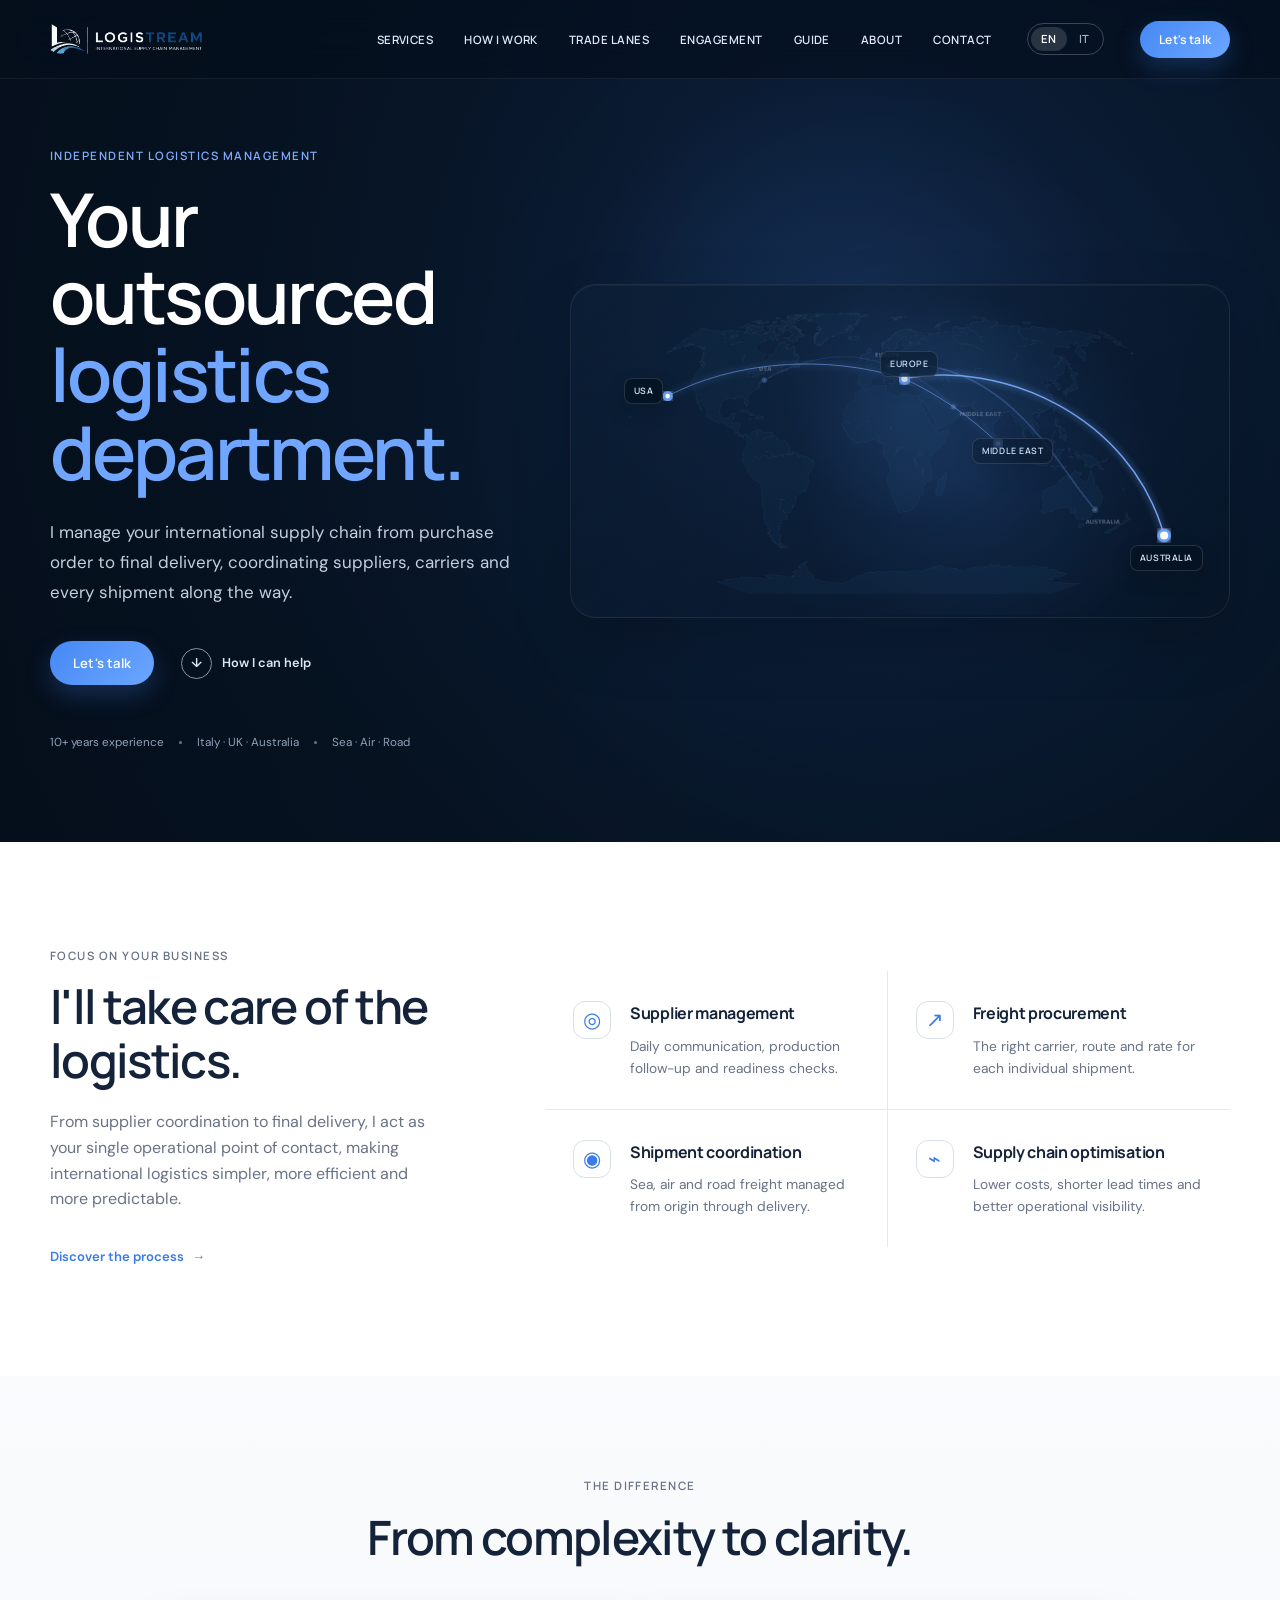
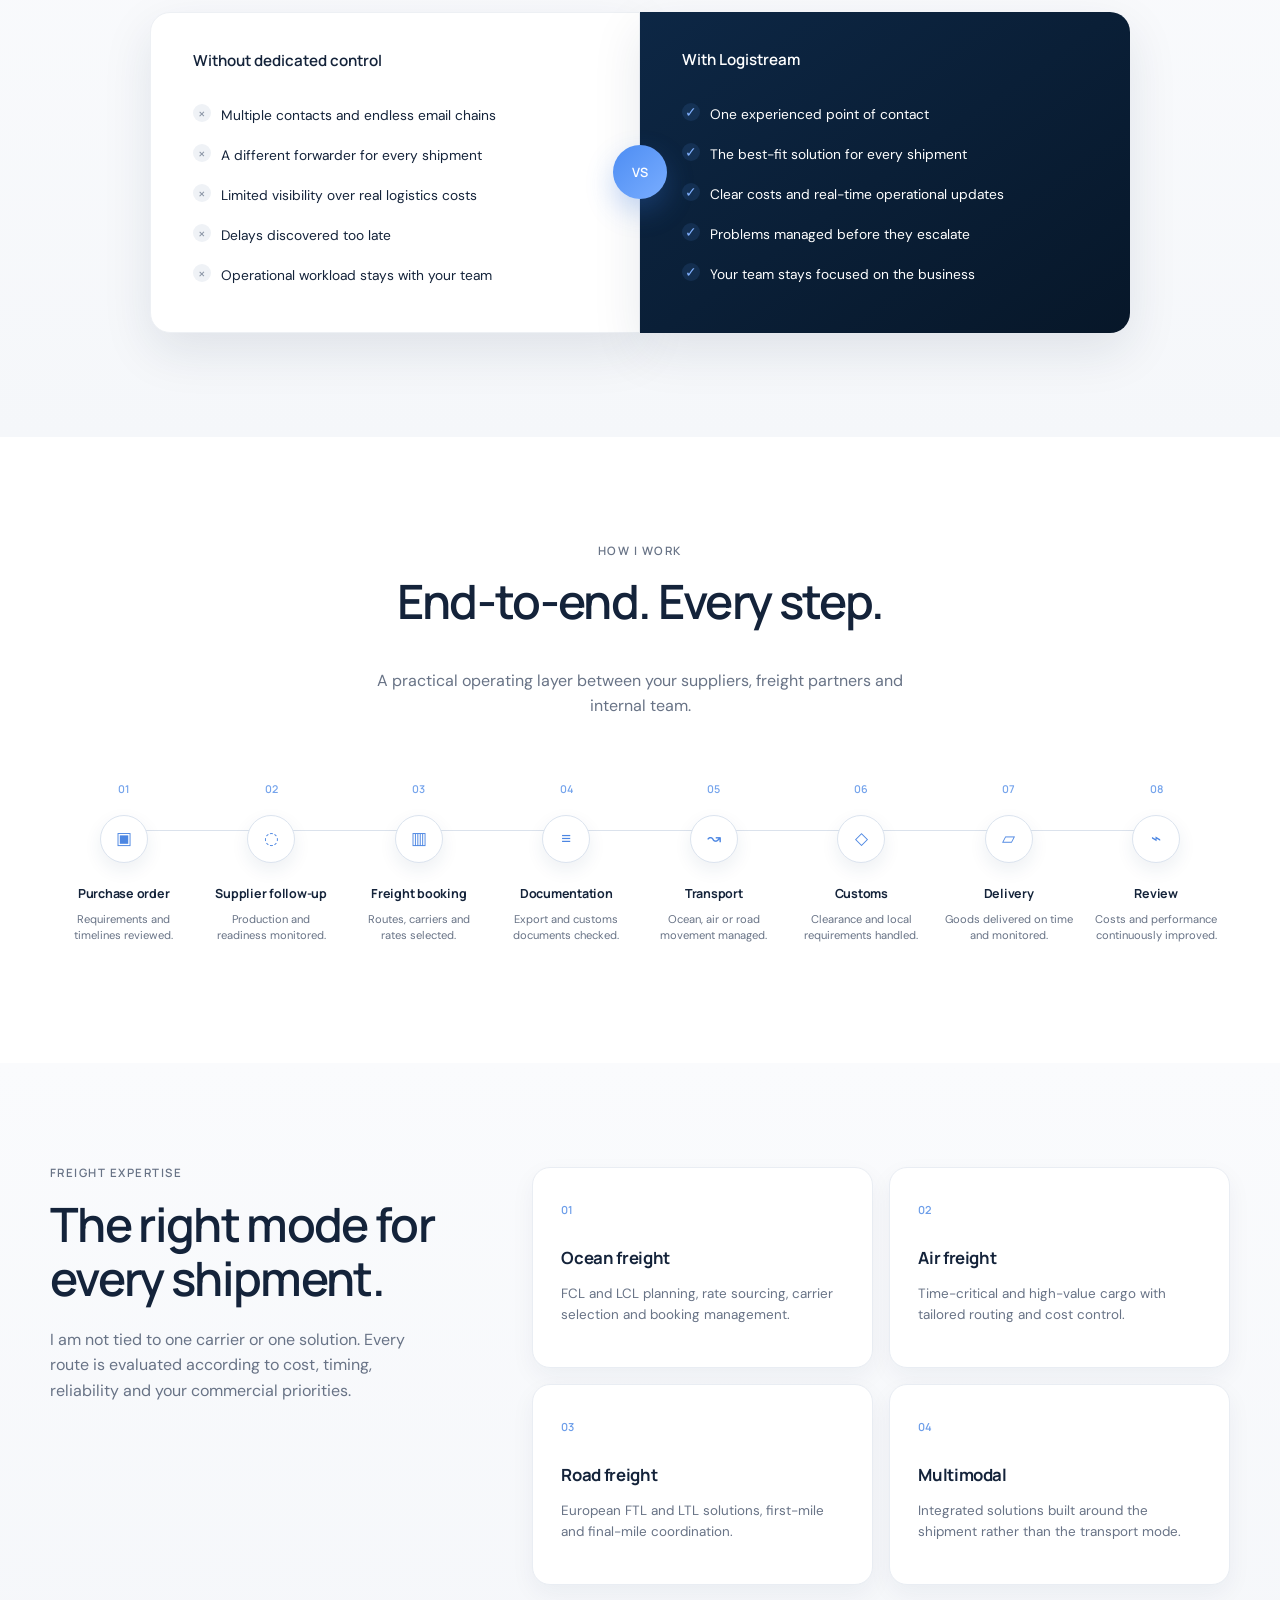
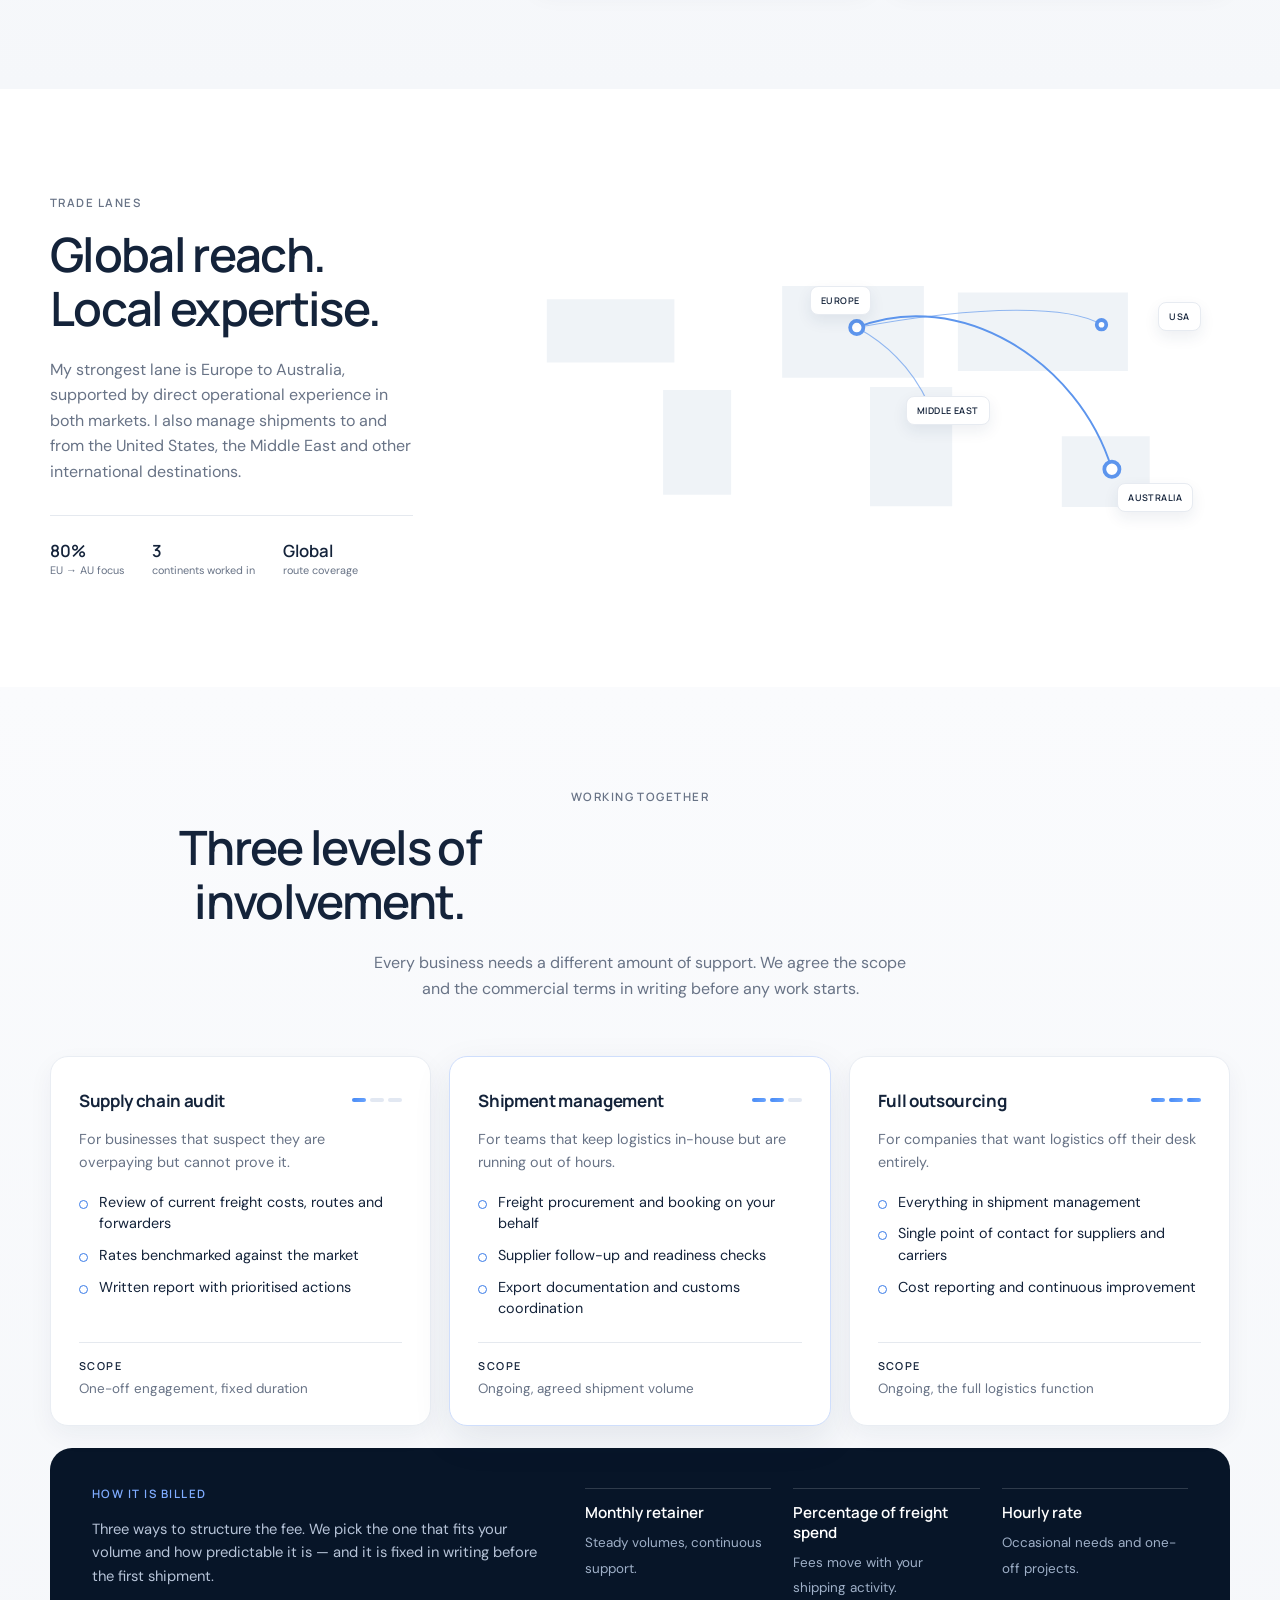
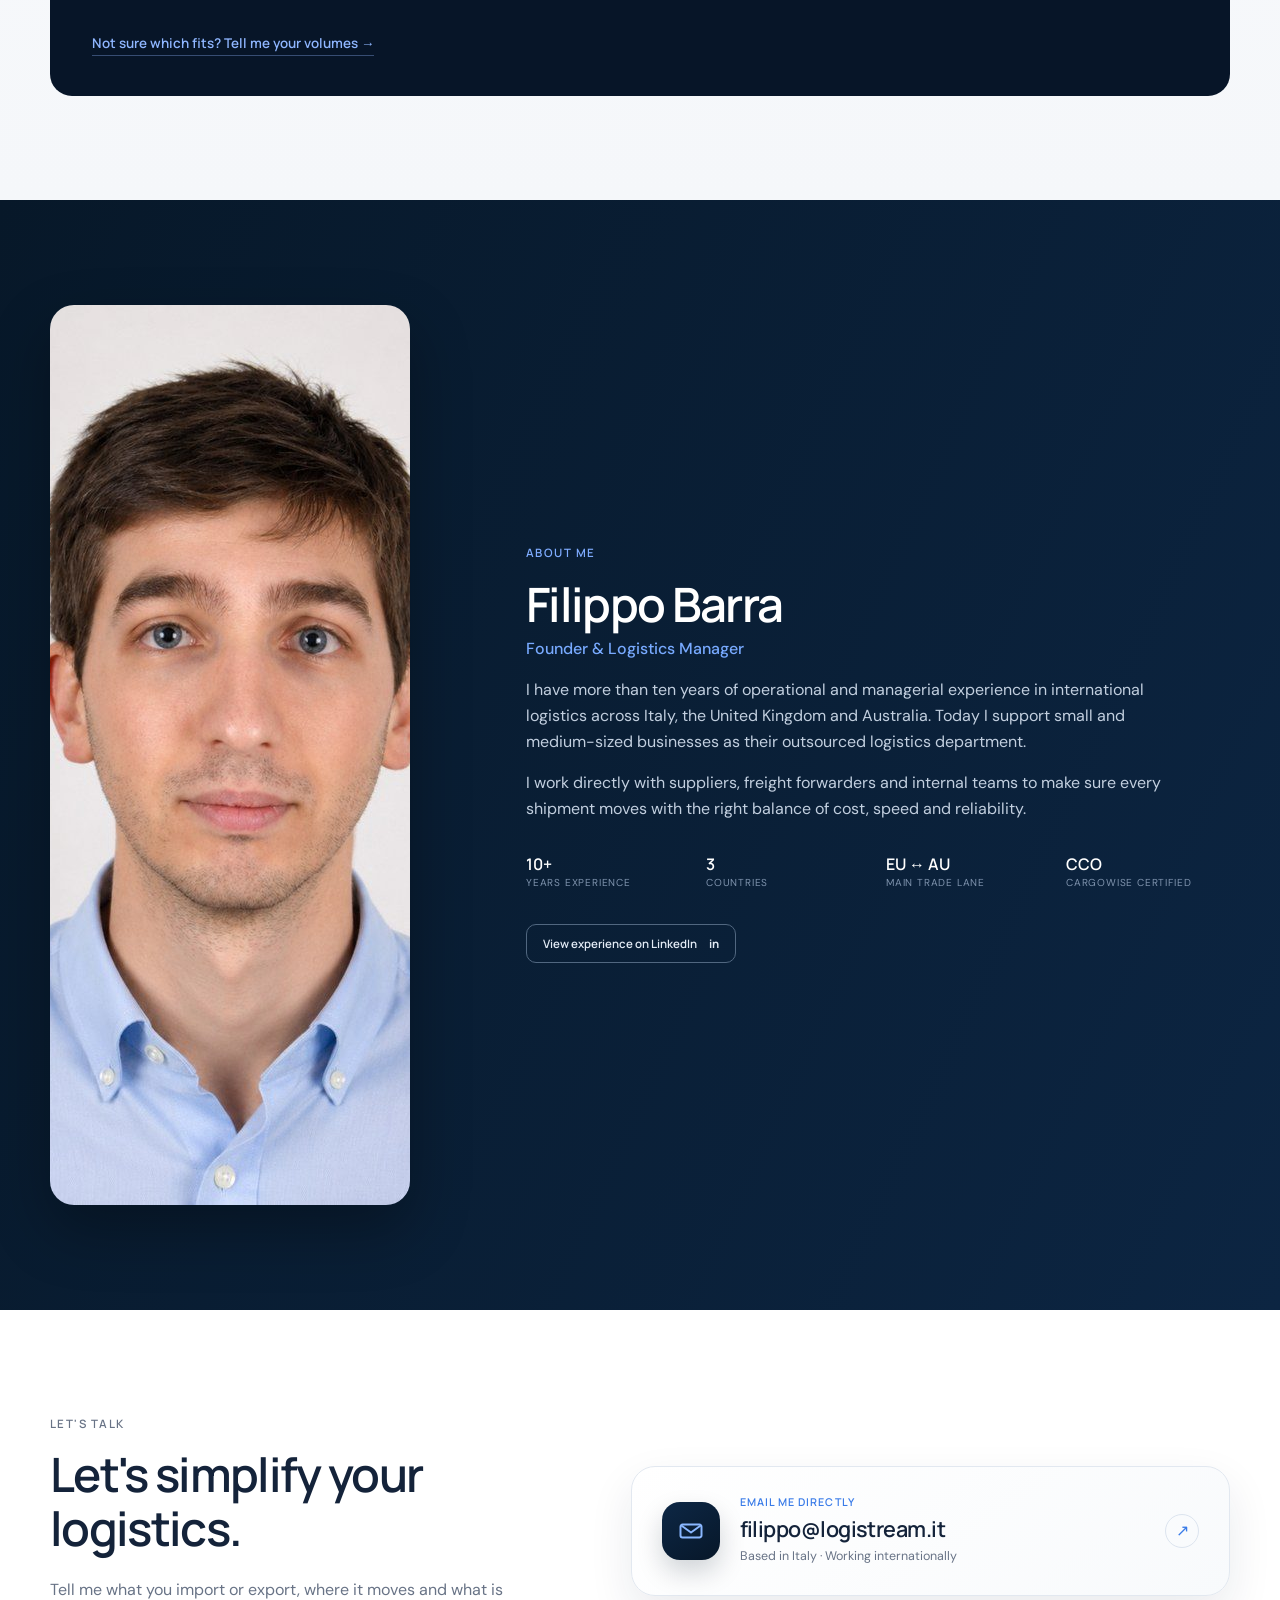
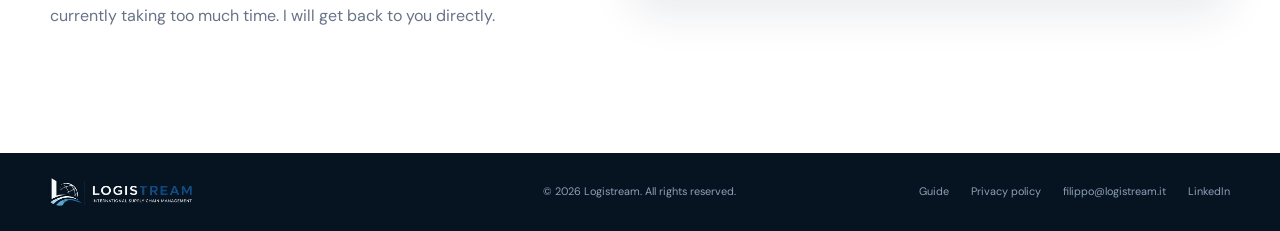
==== commit bee8cba2: "Aggiornamento sito" ====
--- a/index.html
+++ b/index.html
@@ -29,9 +29,8 @@
   <link rel="apple-touch-icon" href="assets/apple-touch-icon.png">
   <meta name="robots" content="index,follow,max-image-preview:large">
   <meta name="author" content="Filippo Barra">
-  <link rel="preconnect" href="https://fonts.googleapis.com">
-  <link rel="preconnect" href="https://fonts.gstatic.com" crossorigin>
-  <link href="https://fonts.googleapis.com/css2?family=DM+Sans:wght@400;500;600&family=Manrope:wght@500;600;700&display=swap" rel="stylesheet">
+  <link rel="preload" href="assets/fonts/manrope-latin-700-normal.woff2" as="font" type="font/woff2" crossorigin>
+  <link rel="preload" href="assets/fonts/dm-sans-latin-400-normal.woff2" as="font" type="font/woff2" crossorigin>
   <link rel="stylesheet" href="assets/styles.css">
   <script defer src="assets/script.js"></script>
 </head>
@@ -75,7 +74,7 @@
 
       <div class="world-visual reveal" aria-label="World map showing Logistream trade lanes">
         <div class="hero-map-card">
-          <img class="world-map-real" src="assets/world-map-real.svg" alt="Stylised world map">
+          <img class="world-map-real" src="assets/world-map.png" width="1440" height="730" loading="eager" decoding="async" alt="Stylised world map">
           <svg class="hero-routes" viewBox="0 0 720 365" aria-hidden="true">
             <defs>
               <filter id="routeGlow"><feGaussianBlur stdDeviation="4" result="b"/><feMerge><feMergeNode in="b"/><feMergeNode in="SourceGraphic"/></feMerge></filter>
@@ -237,11 +236,11 @@
 
   <section class="about" id="about">
     <div class="container about-grid">
-      <div class="portrait-wrap reveal"><img src="assets/filippo-barra.jpg" alt="Filippo Barra, international supply chain consultant"></div>
+      <div class="portrait-wrap reveal"><img src="assets/filippo-barra.jpg" width="900" height="900" loading="lazy" decoding="async" alt="Filippo Barra, founder and logistics manager at Logistream"></div>
       <div class="about-copy reveal">
         <p class="eyebrow light">About me</p>
         <h2>Filippo Barra</h2>
-        <p class="role">International Supply Chain Consultant</p>
+        <p class="role">Founder &amp; Logistics Manager</p>
         <p>I have more than ten years of operational and managerial experience in international logistics across Italy, the United Kingdom and Australia. Today I support small and medium-sized businesses as their outsourced logistics department.</p>
         <p>I work directly with suppliers, freight forwarders and internal teams to make sure every shipment moves with the right balance of cost, speed and reliability.</p>
         <div class="about-stats"><div><strong>10+</strong><span>years experience</span></div><div><strong>3</strong><span>countries</span></div><div><strong>EU ↔ AU</strong><span>main trade lane</span></div><div><strong>CCO</strong><span>CargoWise certified</span></div></div>
@@ -379,7 +378,7 @@
       "@type": "Person",
       "@id": "https://logistream.it/#filippo",
       "name": "Filippo Barra",
-      "jobTitle": "International Supply Chain Consultant",
+      "jobTitle": "Founder & Logistics Manager",
       "email": "filippo@logistream.it",
       "image": "https://logistream.it/assets/filippo-barra.jpg",
       "worksFor": {
--- a/assets/styles.css
+++ b/assets/styles.css
@@ -1,3 +1,9 @@
+@font-face{font-family:'DM Sans';font-style:normal;font-weight:400;font-display:swap;src:url('fonts/dm-sans-latin-400-normal.woff2') format('woff2');unicode-range:U+0000-00FF,U+0131,U+0152-0153,U+02BB-02BC,U+02C6,U+02DA,U+02DC,U+2000-206F,U+2074,U+20AC,U+2122,U+2191,U+2193,U+2212,U+2215,U+FEFF,U+FFFD;}
+@font-face{font-family:'DM Sans';font-style:normal;font-weight:500;font-display:swap;src:url('fonts/dm-sans-latin-500-normal.woff2') format('woff2');unicode-range:U+0000-00FF,U+0131,U+0152-0153,U+02BB-02BC,U+02C6,U+02DA,U+02DC,U+2000-206F,U+2074,U+20AC,U+2122,U+2191,U+2193,U+2212,U+2215,U+FEFF,U+FFFD;}
+@font-face{font-family:'DM Sans';font-style:normal;font-weight:600;font-display:swap;src:url('fonts/dm-sans-latin-600-normal.woff2') format('woff2');unicode-range:U+0000-00FF,U+0131,U+0152-0153,U+02BB-02BC,U+02C6,U+02DA,U+02DC,U+2000-206F,U+2074,U+20AC,U+2122,U+2191,U+2193,U+2212,U+2215,U+FEFF,U+FFFD;}
+@font-face{font-family:'Manrope';font-style:normal;font-weight:500;font-display:swap;src:url('fonts/manrope-latin-500-normal.woff2') format('woff2');unicode-range:U+0000-00FF,U+0131,U+0152-0153,U+02BB-02BC,U+02C6,U+02DA,U+02DC,U+2000-206F,U+2074,U+20AC,U+2122,U+2191,U+2193,U+2212,U+2215,U+FEFF,U+FFFD;}
+@font-face{font-family:'Manrope';font-style:normal;font-weight:600;font-display:swap;src:url('fonts/manrope-latin-600-normal.woff2') format('woff2');unicode-range:U+0000-00FF,U+0131,U+0152-0153,U+02BB-02BC,U+02C6,U+02DA,U+02DC,U+2000-206F,U+2074,U+20AC,U+2122,U+2191,U+2193,U+2212,U+2215,U+FEFF,U+FFFD;}
+@font-face{font-family:'Manrope';font-style:normal;font-weight:700;font-display:swap;src:url('fonts/manrope-latin-700-normal.woff2') format('woff2');unicode-range:U+0000-00FF,U+0131,U+0152-0153,U+02BB-02BC,U+02C6,U+02DA,U+02DC,U+2000-206F,U+2074,U+20AC,U+2122,U+2191,U+2193,U+2212,U+2215,U+FEFF,U+FFFD;}
 :root{--navy:#071528;--navy2:#0c203b;--ink:#14233a;--muted:#687386;--line:#e5e9ef;--soft:#f6f8fb;--blue:#397be8;--blue2:#6da5ff;--white:#fff;--radius:22px;--shadow:0 18px 50px rgba(18,38,68,.10)}
 *{box-sizing:border-box}html{scroll-behavior:smooth}body{margin:0;font-family:'DM Sans',sans-serif;color:var(--ink);background:#fff;line-height:1.6}.container{width:min(1180px,calc(100% - 48px));margin:auto}a{color:inherit;text-decoration:none}img{max-width:100%;display:block}h1,h2,h3,p{margin-top:0}h1,h2,h3{font-family:'Manrope',sans-serif;letter-spacing:-.035em}h1{font-size:clamp(3rem,5.8vw,5.2rem);line-height:1.05;font-weight:600}h2{font-size:clamp(2rem,3.7vw,3.25rem);line-height:1.14;font-weight:600}h3{font-size:1rem;letter-spacing:-.02em}.eyebrow{font:600 .72rem/1 'Manrope';letter-spacing:.13em;text-transform:uppercase;color:var(--blue);margin-bottom:18px}.eyebrow.light{color:#7facff}.section{padding:108px 0}.section-soft{padding:104px 0;background:linear-gradient(180deg,#fafbfd,#f5f7fa)}.section-heading p,.section-title p{color:var(--muted);max-width:560px}.section-heading h2{max-width:560px;margin-bottom:22px}.centered{text-align:center}.centered p{margin-left:auto;margin-right:auto}.btn{display:inline-flex;align-items:center;justify-content:center;padding:13px 23px;border-radius:999px;background:linear-gradient(135deg,#4588f4,#6ca6ff);color:white;font:600 .82rem 'Manrope';letter-spacing:.015em;border:0;box-shadow:0 10px 24px rgba(60,126,233,.26);transition:.25s}.btn:hover{transform:translateY(-2px);box-shadow:0 14px 30px rgba(60,126,233,.34)}.btn-small{padding:10px 19px;font-size:.76rem}.site-header{position:fixed;z-index:100;top:0;left:0;right:0;color:#fff;background:rgba(5,15,28,.58);backdrop-filter:blur(18px);-webkit-backdrop-filter:blur(18px);border-bottom:1px solid rgba(255,255,255,.07);transition:background .25s,box-shadow .25s}.site-header.scrolled{background:rgba(5,15,28,.94);box-shadow:0 10px 30px rgba(0,0,0,.18)}.nav-wrap{height:86px;display:flex;align-items:center;gap:36px}.brand{display:inline-flex;align-items:center}.brand img{display:block;width:188px;height:auto}.brand-icon{position:relative;width:25px;height:18px;display:inline-block}.brand-icon i{position:absolute;height:2px;border-radius:5px;background:#75aaff;transform:rotate(-9deg)}.brand-icon i:nth-child(1){width:18px;left:0;top:4px}.brand-icon i:nth-child(2){width:22px;left:3px;top:9px}.brand-icon i:nth-child(3){width:16px;left:8px;top:14px}.nav{margin-left:auto;display:flex;gap:31px;align-items:center}.nav a{font:600 .72rem 'Manrope';letter-spacing:.04em;text-transform:uppercase;color:#dfe8f7;transition:.2s}.nav a:hover{color:#fff}.nav-toggle{display:none}.hero{position:relative;overflow:hidden;background:radial-gradient(circle at 66% 40%,#152d50 0,#0a1a30 28%,#061322 65%,#050f1c 100%);color:#fff;min-height:760px;padding:150px 0 90px}.hero:after{content:'';position:absolute;inset:0;background:linear-gradient(90deg,rgba(5,15,28,.45),transparent 55%);pointer-events:none}.hero-glow{position:absolute;width:420px;height:420px;border-radius:50%;background:#2d70de;filter:blur(180px);opacity:.13;right:12%;top:24%}.hero-grid{position:relative;z-index:2;display:grid;grid-template-columns:.9fr 1.25fr;gap:45px;align-items:center}.hero-copy h1{max-width:620px;margin-bottom:27px}.hero-copy h1 span{display:block;color:#70a6ff}.hero-lead{max-width:530px;color:#c4cfdf;font-size:1.06rem;line-height:1.75}.hero-actions{display:flex;align-items:center;gap:27px;margin-top:34px}.play-link{display:inline-flex;align-items:center;gap:10px;color:#dce6f5;font-size:.8rem;font-weight:600}.play-link span{width:31px;height:31px;border-radius:50%;border:1px solid #8293aa;display:grid;place-items:center}.trust-row{display:flex;align-items:center;gap:15px;color:#8fa0b8;font-size:.73rem;margin-top:48px}.trust-row i{width:3px;height:3px;background:#5f7595;border-radius:50%}.world-visual{position:relative;min-height:470px}.world{width:100%;height:auto;overflow:visible}.continents path{fill:#17304d;stroke:#294663;stroke-width:1.2;opacity:.82}.world text{fill:#c7d5e8;font:600 10px 'Manrope';letter-spacing:.12em}.route{fill:none;stroke:#78aaff;stroke-width:2.2;filter:drop-shadow(0 0 7px #5d99ff)}.route-soft{stroke-width:1.2;opacity:.5}.node{fill:#fff;stroke:#6da5ff;stroke-width:4}.node.secondary{stroke-width:3}.halo{filter:url(#blur)}.route-badge{position:absolute;padding:14px 17px;border:1px solid rgba(255,255,255,.13);background:rgba(9,25,45,.72);backdrop-filter:blur(15px);border-radius:16px;box-shadow:0 16px 35px rgba(0,0,0,.22)}.route-badge strong{display:block;font:600 .82rem 'Manrope'}.route-badge span{color:#93a5bd;font-size:.7rem}.badge-one{right:4%;bottom:17%}.badge-two{left:12%;top:19%}.intro-grid{display:grid;grid-template-columns:.75fr 1.3fr;gap:100px;align-items:center}.text-link{display:inline-flex;gap:8px;color:var(--blue);font-weight:600;font-size:.82rem;margin-top:18px}.service-list{display:grid;grid-template-columns:1fr 1fr}.service-list article{display:flex;gap:19px;padding:30px 28px;border-bottom:1px solid var(--line)}.service-list article:nth-child(odd){border-right:1px solid var(--line)}.service-list article:nth-child(n+3){border-bottom:0}.service-list .icon{flex:0 0 38px;width:38px;height:38px;border:1px solid #d8e0ec;border-radius:12px;display:grid;place-items:center;color:var(--blue);font-size:1.3rem}.service-list h3{margin:0 0 8px}.service-list p{font-size:.86rem;color:var(--muted);margin:0}.comparison{position:relative;display:grid;grid-template-columns:1fr 1fr;max-width:980px;margin:48px auto 0}.compare-card{padding:37px 42px;border-radius:20px;box-shadow:var(--shadow)}.compare-card.muted{background:#fff;border:1px solid #edf0f4;border-radius:20px 0 0 20px}.compare-card.premium{background:linear-gradient(145deg,#0d2745,#071729);color:#fff;border-radius:0 20px 20px 0}.compare-label{font:600 .95rem 'Manrope';margin-bottom:24px}.compare-card ul{list-style:none;padding:0;margin:0}.compare-card li{position:relative;padding:9px 0 9px 28px;font-size:.86rem}.compare-card li:before{content:'×';position:absolute;left:0;width:18px;height:18px;border-radius:50%;background:#eff2f6;text-align:center;line-height:18px;color:#8994a4}.premium li:before{content:'✓';background:rgba(88,145,233,.13);color:#80b1ff}.vs{position:absolute;z-index:2;left:50%;top:50%;transform:translate(-50%,-50%);width:54px;height:54px;border-radius:50%;background:linear-gradient(135deg,#4d8df3,#79adff);color:#fff;display:grid;place-items:center;font:600 .8rem 'Manrope';box-shadow:0 12px 28px rgba(59,123,225,.28)}.process-line{display:grid;grid-template-columns:repeat(8,1fr);margin-top:56px;position:relative}.process-line:before{content:'';position:absolute;top:55px;left:6%;right:6%;height:1px;background:#dbe2ec}.process-line article{text-align:center;position:relative;padding:0 9px}.process-line span{font:600 .67rem 'Manrope';color:#75a4ec}.process-line i{position:relative;z-index:1;margin:14px auto 21px;width:48px;height:48px;border-radius:50%;background:#fff;border:1px solid #dce4ef;box-shadow:0 7px 18px rgba(28,58,98,.08);display:grid;place-items:center;color:#4c86e2;font-style:normal;font-size:1.05rem}.process-line h3{font-size:.78rem;margin-bottom:7px}.process-line p{font-size:.7rem;line-height:1.5;color:var(--muted)}.modes-grid{display:grid;grid-template-columns:.72fr 1.28fr;gap:90px;align-items:start}.mode-cards{display:grid;grid-template-columns:1fr 1fr;gap:16px}.mode-cards article{background:#fff;border:1px solid #e9edf3;border-radius:18px;padding:28px;min-height:190px;box-shadow:0 9px 25px rgba(21,47,82,.05);transition:.25s}.mode-cards article:hover{transform:translateY(-4px);box-shadow:var(--shadow)}.mode-cards span{font:600 .69rem 'Manrope';color:#6d9ee9}.mode-cards h3{font-size:1.05rem;margin:23px 0 11px}.mode-cards p{font-size:.84rem;color:var(--muted)}.lanes-grid{display:grid;grid-template-columns:.66fr 1.34fr;gap:80px;align-items:center}.lane-stats{display:flex;gap:28px;border-top:1px solid var(--line);padding-top:23px;margin-top:30px}.lane-stats div{display:flex;flex-direction:column}.lane-stats strong{font:600 1.05rem 'Manrope'}.lane-stats span{font-size:.68rem;color:var(--muted)}.lane-map{position:relative}.lane-map svg{width:100%}.dots path{fill:#edf1f6;opacity:.85}.maproute{fill:none;stroke:#5d95ed;stroke-width:2}.maproute.soft{stroke-width:1.2;opacity:.65}.lane-map circle{fill:white;stroke:#5d95ed;stroke-width:4}.map-label{position:absolute;padding:7px 10px;background:#fff;border:1px solid #e7ebf1;border-radius:8px;font:600 .57rem 'Manrope';letter-spacing:.05em;box-shadow:0 6px 15px rgba(31,54,84,.08)}.map-label.eu{left:43%;top:23%}.map-label.au{right:5%;bottom:17%}.map-label.us{right:4%;top:27%}.map-label.me{left:56%;top:52%}.about{background:linear-gradient(115deg,#071829,#0c2542);color:#fff;padding:105px 0}.about-grid{display:grid;grid-template-columns:.72fr 1.28fr;gap:80px;align-items:center}.portrait-wrap{max-width:360px;border-radius:24px;overflow:hidden;box-shadow:0 25px 60px rgba(0,0,0,.3)}.portrait-wrap img{width:100%;aspect-ratio:1/1.14;object-fit:cover;object-position:center top}.about-copy h2{margin-bottom:5px}.role{color:#78aaff;font-weight:500}.about-copy>p:not(.role):not(.eyebrow){color:#c2cfdf;max-width:640px}.about-stats{display:grid;grid-template-columns:repeat(4,1fr);gap:16px;margin:32px 0}.about-stats strong{display:block;font:600 1rem 'Manrope'}.about-stats span{display:block;color:#7f93ad;font-size:.63rem;text-transform:uppercase;letter-spacing:.08em}.outline-btn{display:inline-flex;align-items:center;gap:12px;padding:11px 16px;border:1px solid #516780;border-radius:10px;font:600 .72rem 'Manrope';color:#e3ebf5}.outline-btn span{font-weight:700}.contact-grid{display:grid;grid-template-columns:.8fr 1.2fr;gap:90px;align-items:start}.contact-details{margin-top:35px;display:flex;flex-direction:column;gap:8px}.contact-details a{font-weight:600}.contact-details span{font-size:.82rem;color:var(--muted)}.contact-form{background:#fff;padding:34px;border:1px solid #e5eaf0;border-radius:22px;box-shadow:var(--shadow)}.form-row{display:grid;grid-template-columns:1fr 1fr;gap:15px}.contact-form label{display:block;font-size:.7rem;color:#687386;margin-bottom:14px}.contact-form input,.contact-form textarea{display:block;width:100%;margin-top:7px;border:1px solid #dfe5ec;border-radius:9px;padding:12px 13px;font:400 .88rem 'DM Sans';outline:0;transition:.2s;background:#fbfcfd}.contact-form input:focus,.contact-form textarea:focus{border-color:#74a6f5;box-shadow:0 0 0 3px rgba(90,145,235,.1)}.submit{width:100%;border-radius:9px}.form-note{font-size:.67rem;color:#8b96a5;text-align:center;margin:13px 0 0}.hidden{display:none}footer{background:#061321;color:#8da0b8;padding:25px 0}.footer-grid{display:grid;grid-template-columns:1fr 1fr 1fr;align-items:center;font-size:.68rem}.footer-grid p{text-align:center;margin:0}.footer-grid>div{display:flex;justify-content:flex-end;gap:22px}.footer-brand{color:#fff;font-size:.82rem}.reveal{opacity:0;transform:translateY(18px);transition:.7s ease}.reveal.visible{opacity:1;transform:none}
 @media(max-width:980px){.nav{display:none;position:absolute;top:76px;left:24px;right:24px;background:#0c1d32;padding:20px;border-radius:16px;flex-direction:column;align-items:flex-start}.nav.open{display:flex}.nav-wrap>.btn{display:none}.nav-toggle{display:block;margin-left:auto;background:none;border:0;width:34px}.nav-toggle span{display:block;height:2px;background:#fff;margin:7px 0}.hero-grid,.intro-grid,.modes-grid,.lanes-grid,.about-grid,.contact-grid{grid-template-columns:1fr}.hero{padding-top:130px}.world-visual{min-height:380px}.intro-grid,.modes-grid,.lanes-grid,.about-grid,.contact-grid{gap:48px}.process-line{grid-template-columns:repeat(4,1fr);row-gap:35px}.process-line:before{display:none}.about-grid{grid-template-columns:.65fr 1fr}.portrait-wrap{max-width:330px}.section{padding:80px 0}.section-soft{padding:80px 0}}
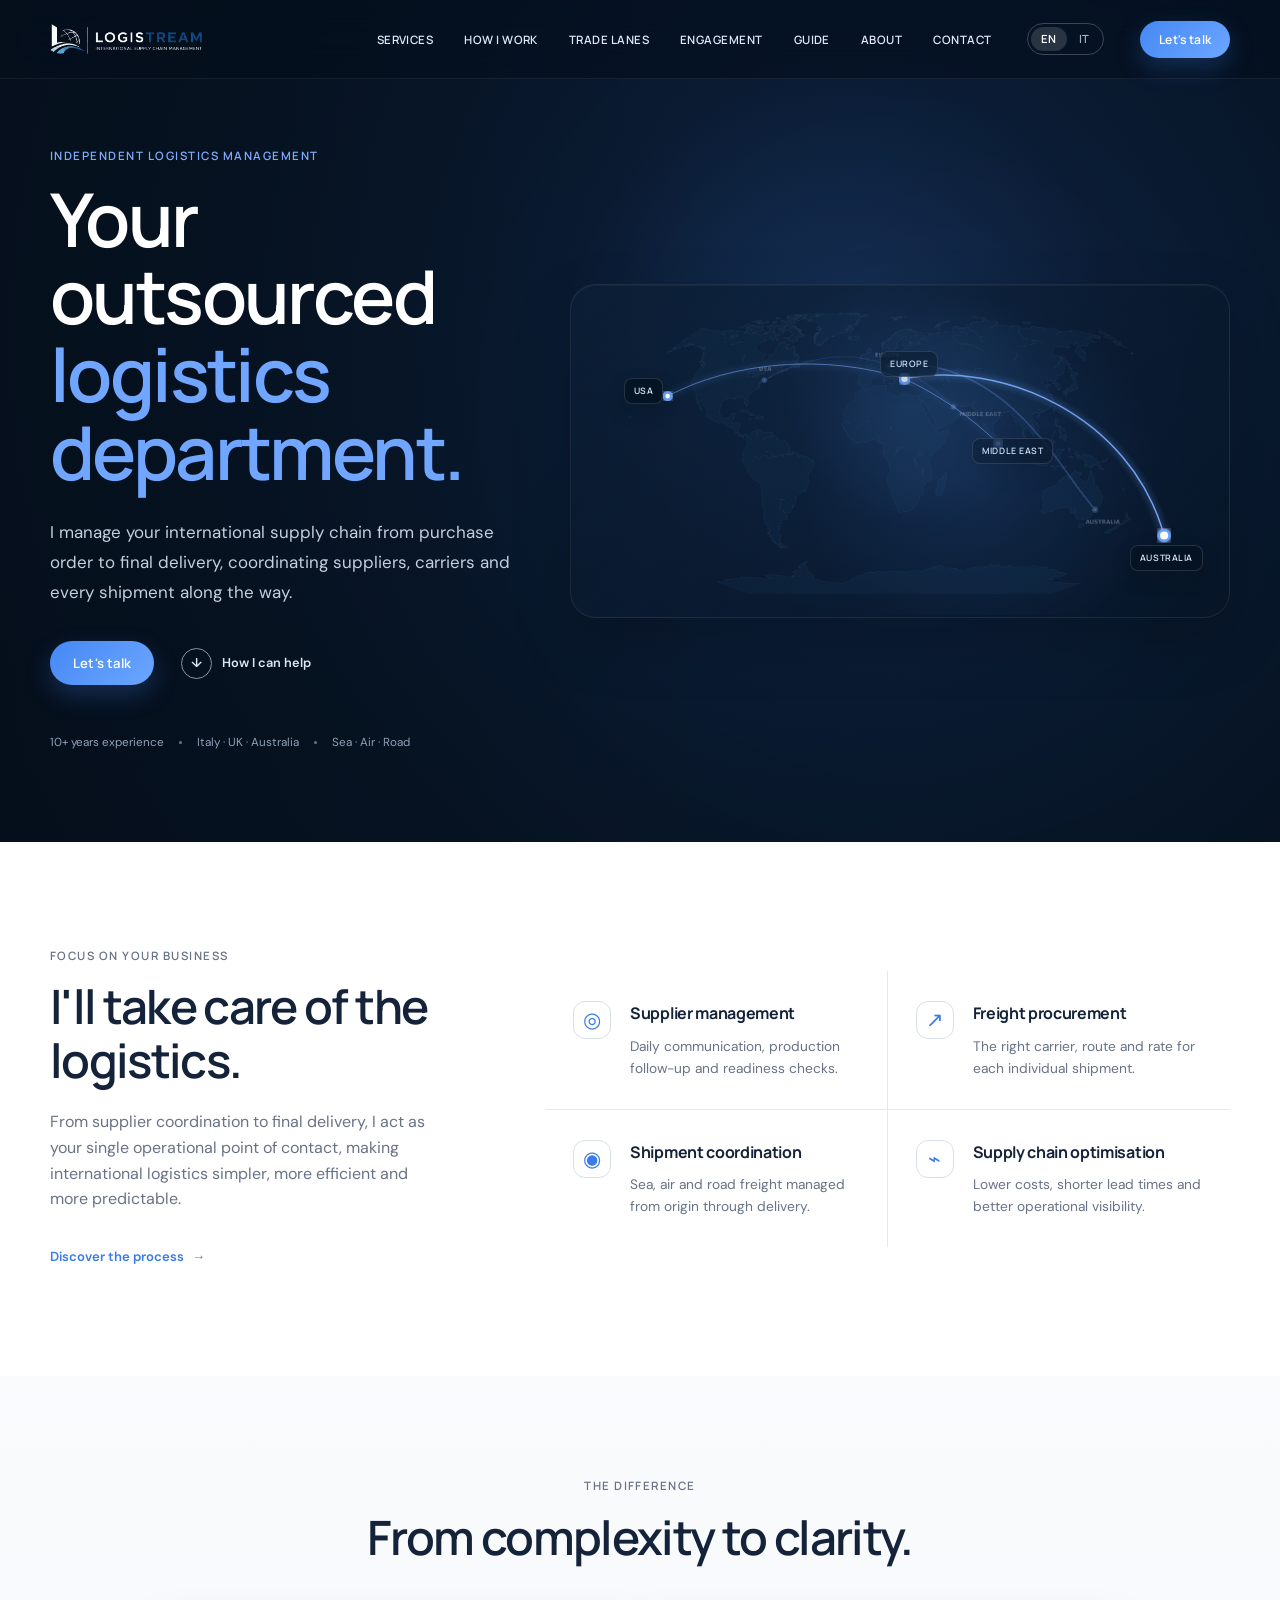
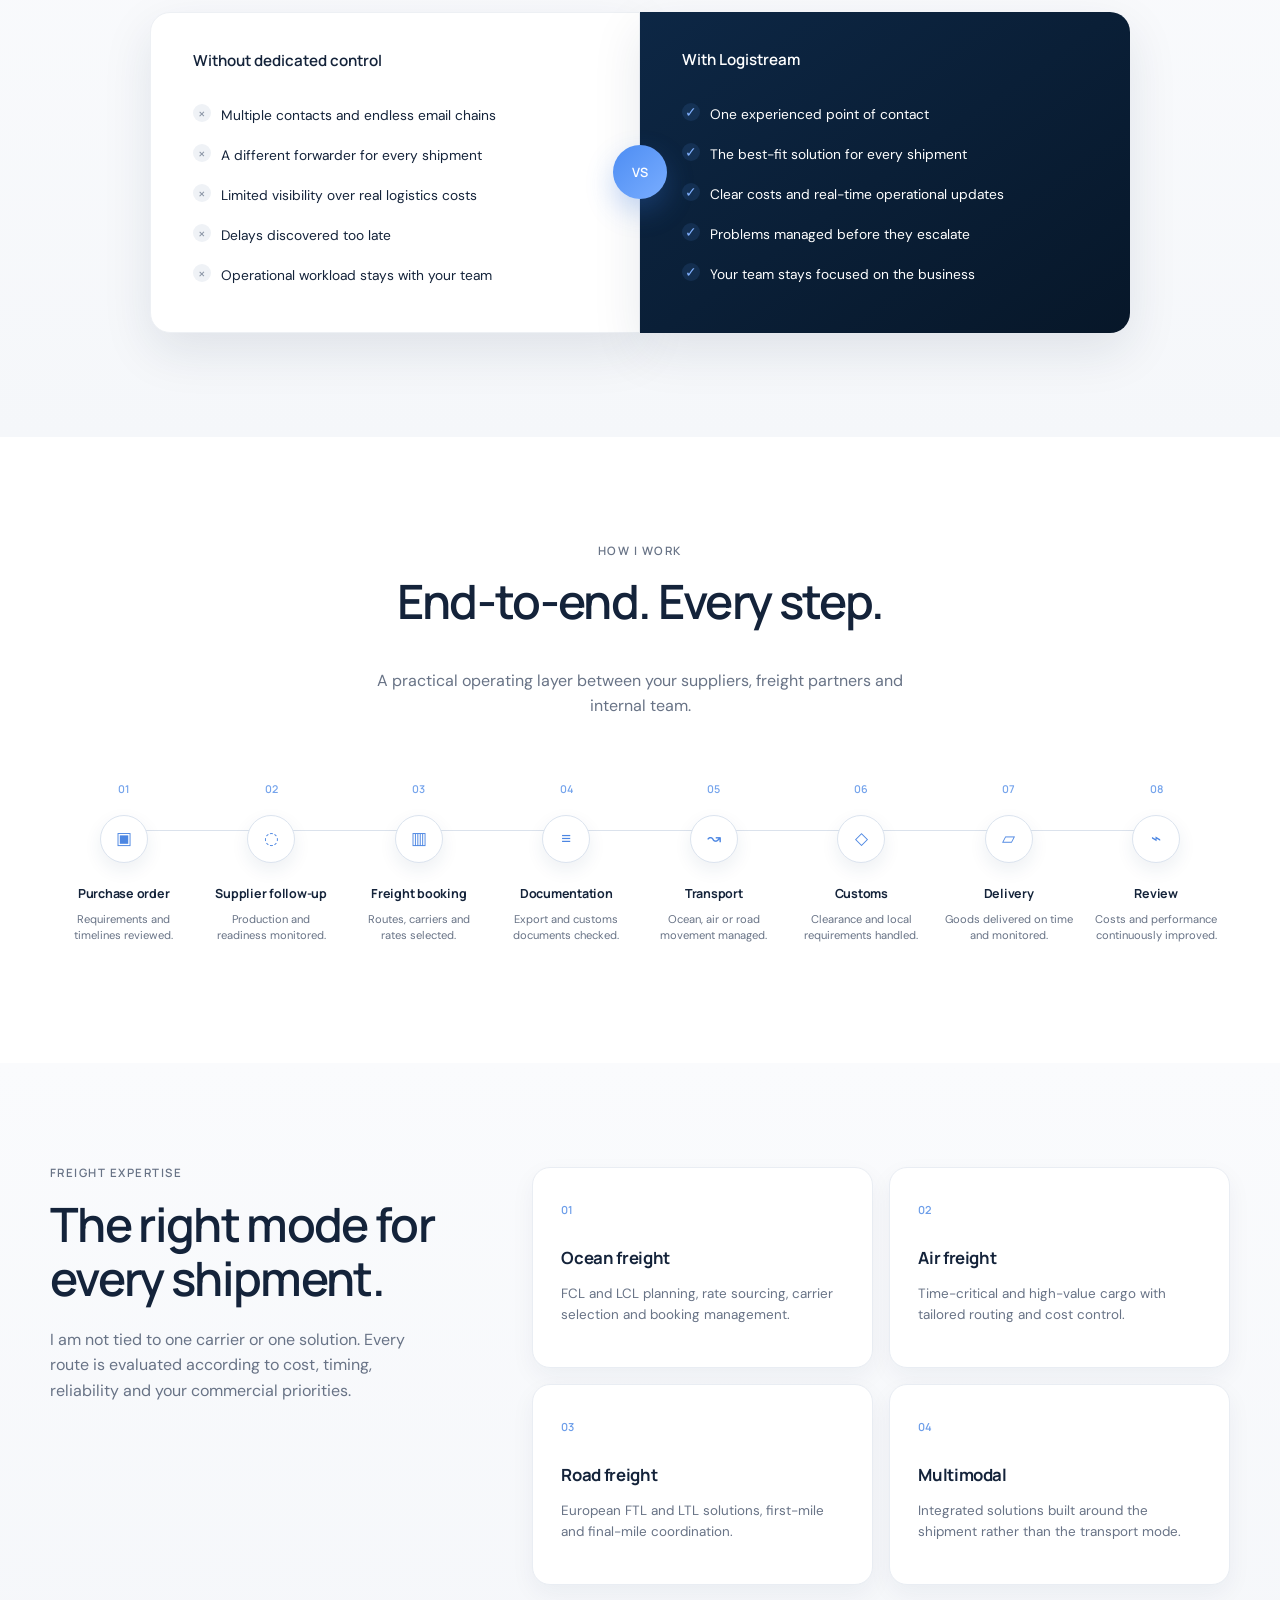
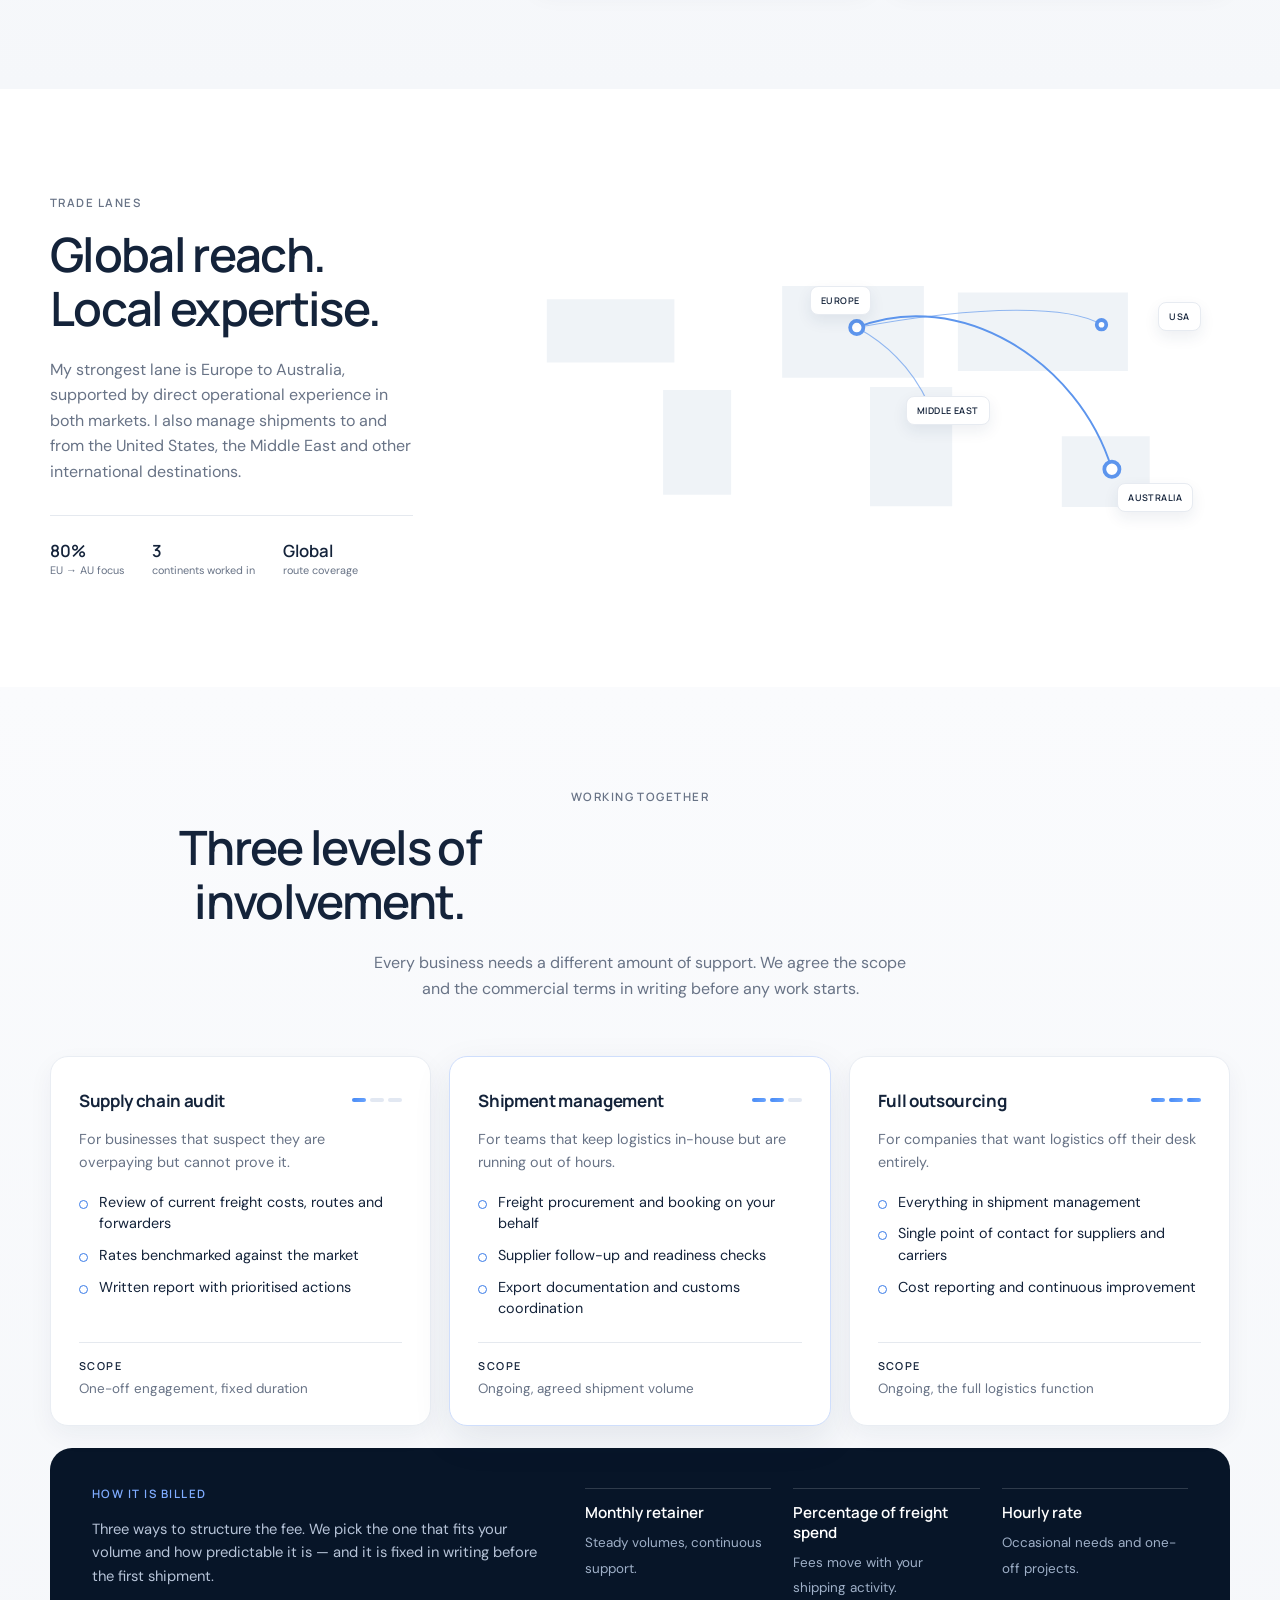
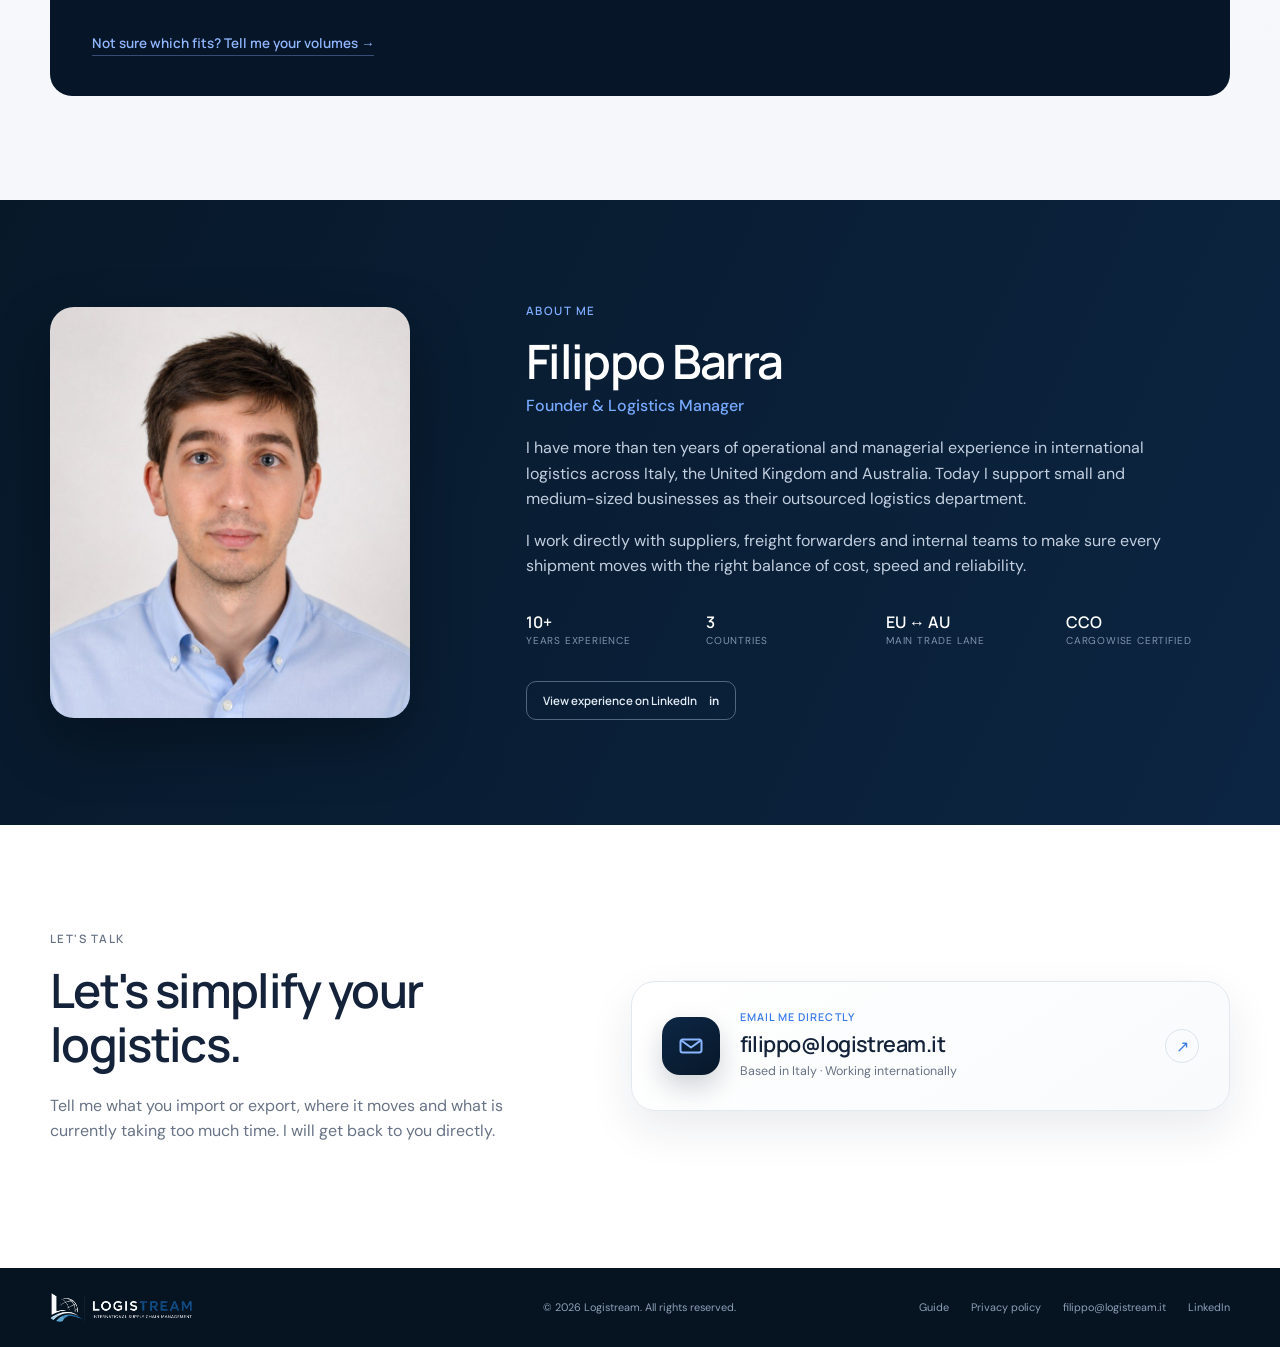
==== commit 5fa3bb77: "Fix proporzioni foto e regole di cache" ====
--- a/index.html
+++ b/index.html
@@ -31,8 +31,8 @@
   <meta name="author" content="Filippo Barra">
   <link rel="preload" href="assets/fonts/manrope-latin-700-normal.woff2" as="font" type="font/woff2" crossorigin>
   <link rel="preload" href="assets/fonts/dm-sans-latin-400-normal.woff2" as="font" type="font/woff2" crossorigin>
-  <link rel="stylesheet" href="assets/styles.css">
-  <script defer src="assets/script.js"></script>
+  <link rel="stylesheet" href="assets/styles.css?v=20260723b">
+  <script defer src="assets/script.js?v=20260723b"></script>
 </head>
 <body>
 <header class="site-header" id="top">
--- a/assets/styles.css
+++ b/assets/styles.css
@@ -130,3 +130,7 @@
 .brand img{width:152px}
 .footer-brand img{width:142px}
 @media(max-width:980px){.brand img{width:132px}.footer-brand img{width:132px}}
+
+/* the width/height attributes on the portrait are a CLS hint only —
+   height must stay auto so the aspect-ratio rule keeps control */
+.portrait-wrap img{height:auto}
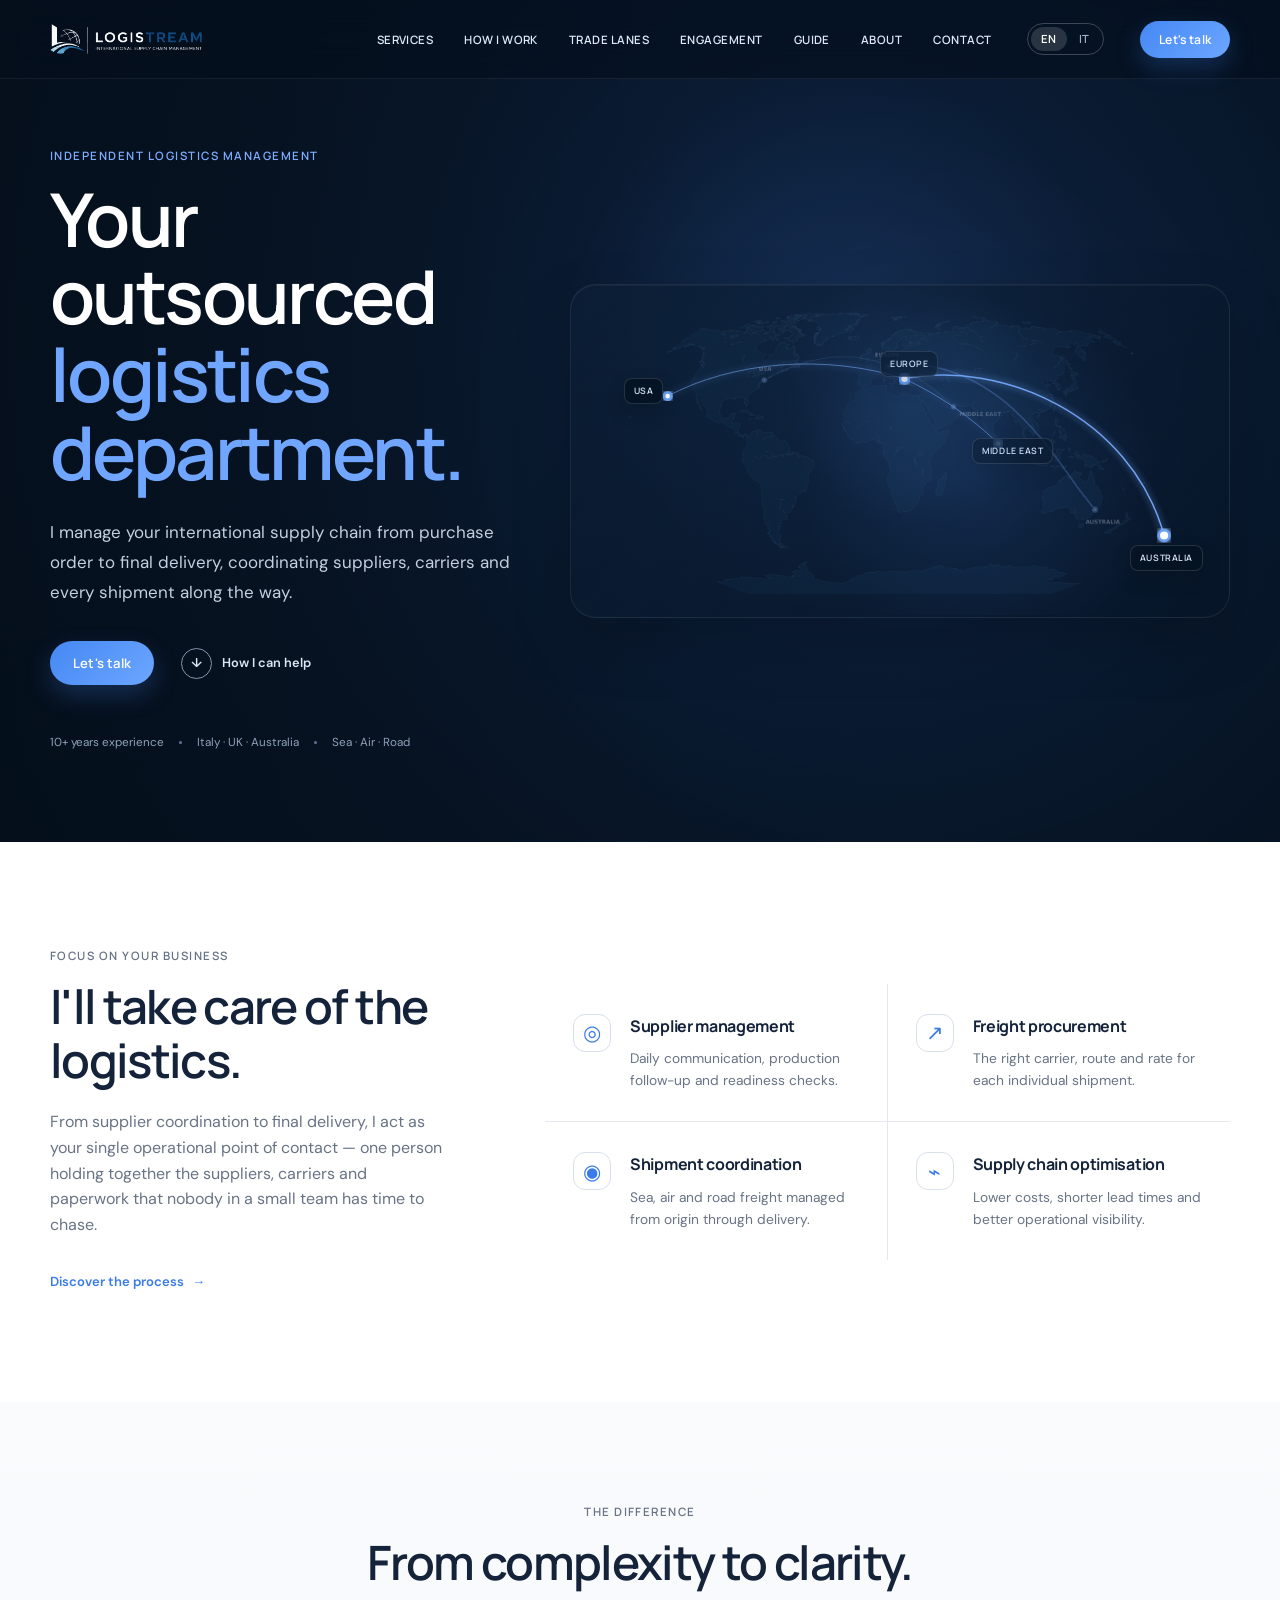
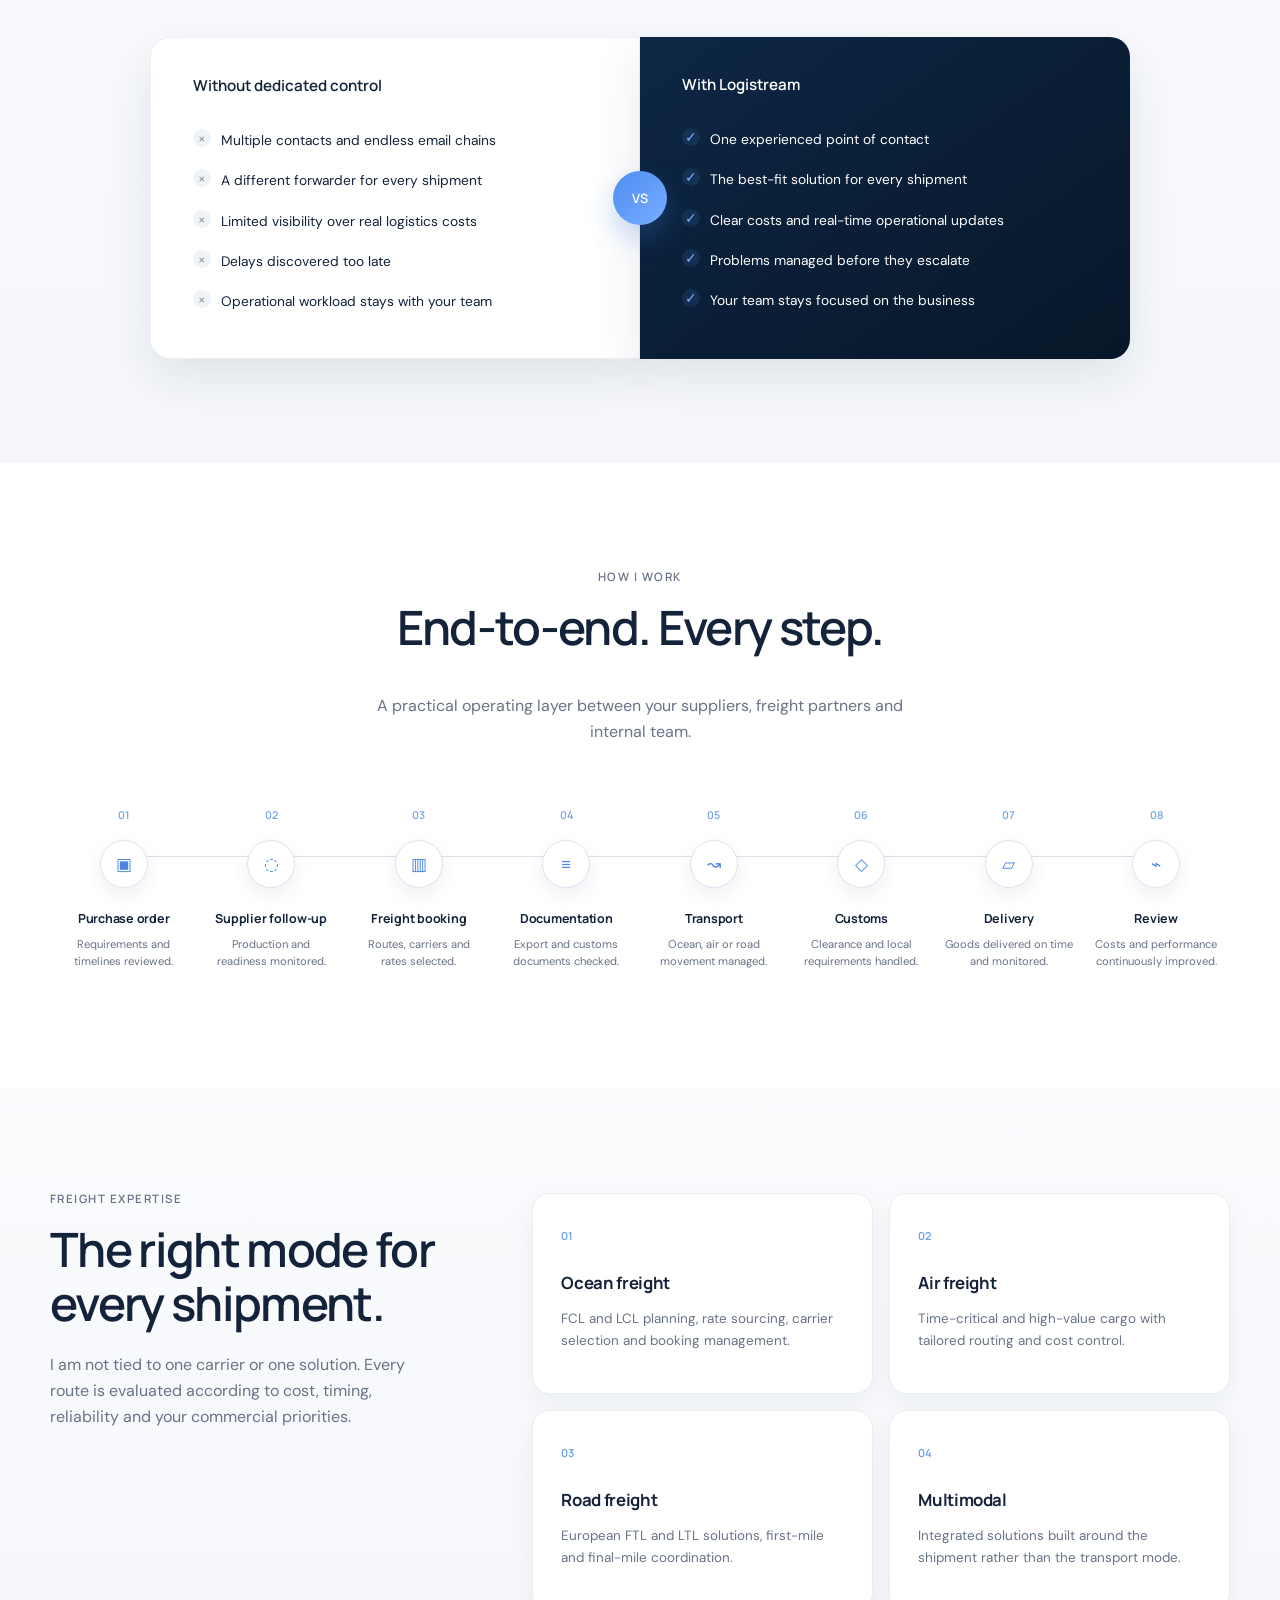
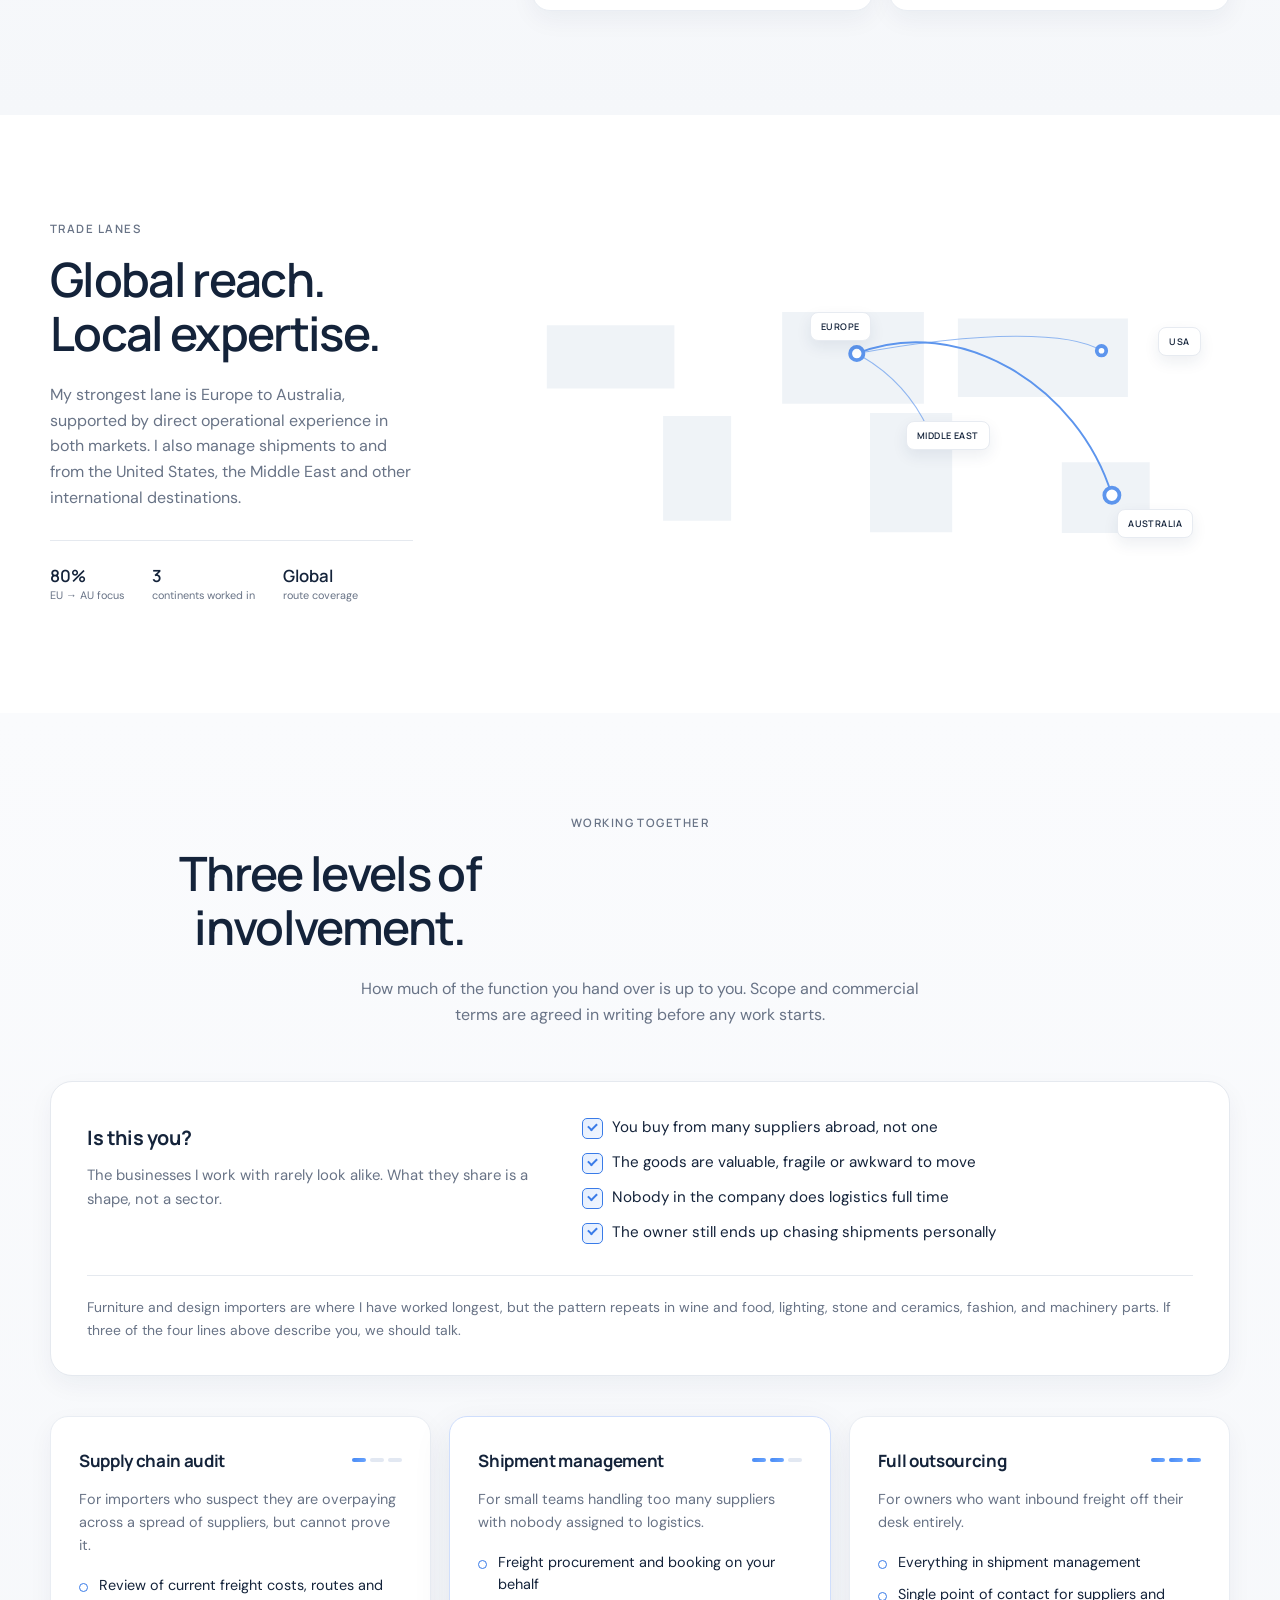
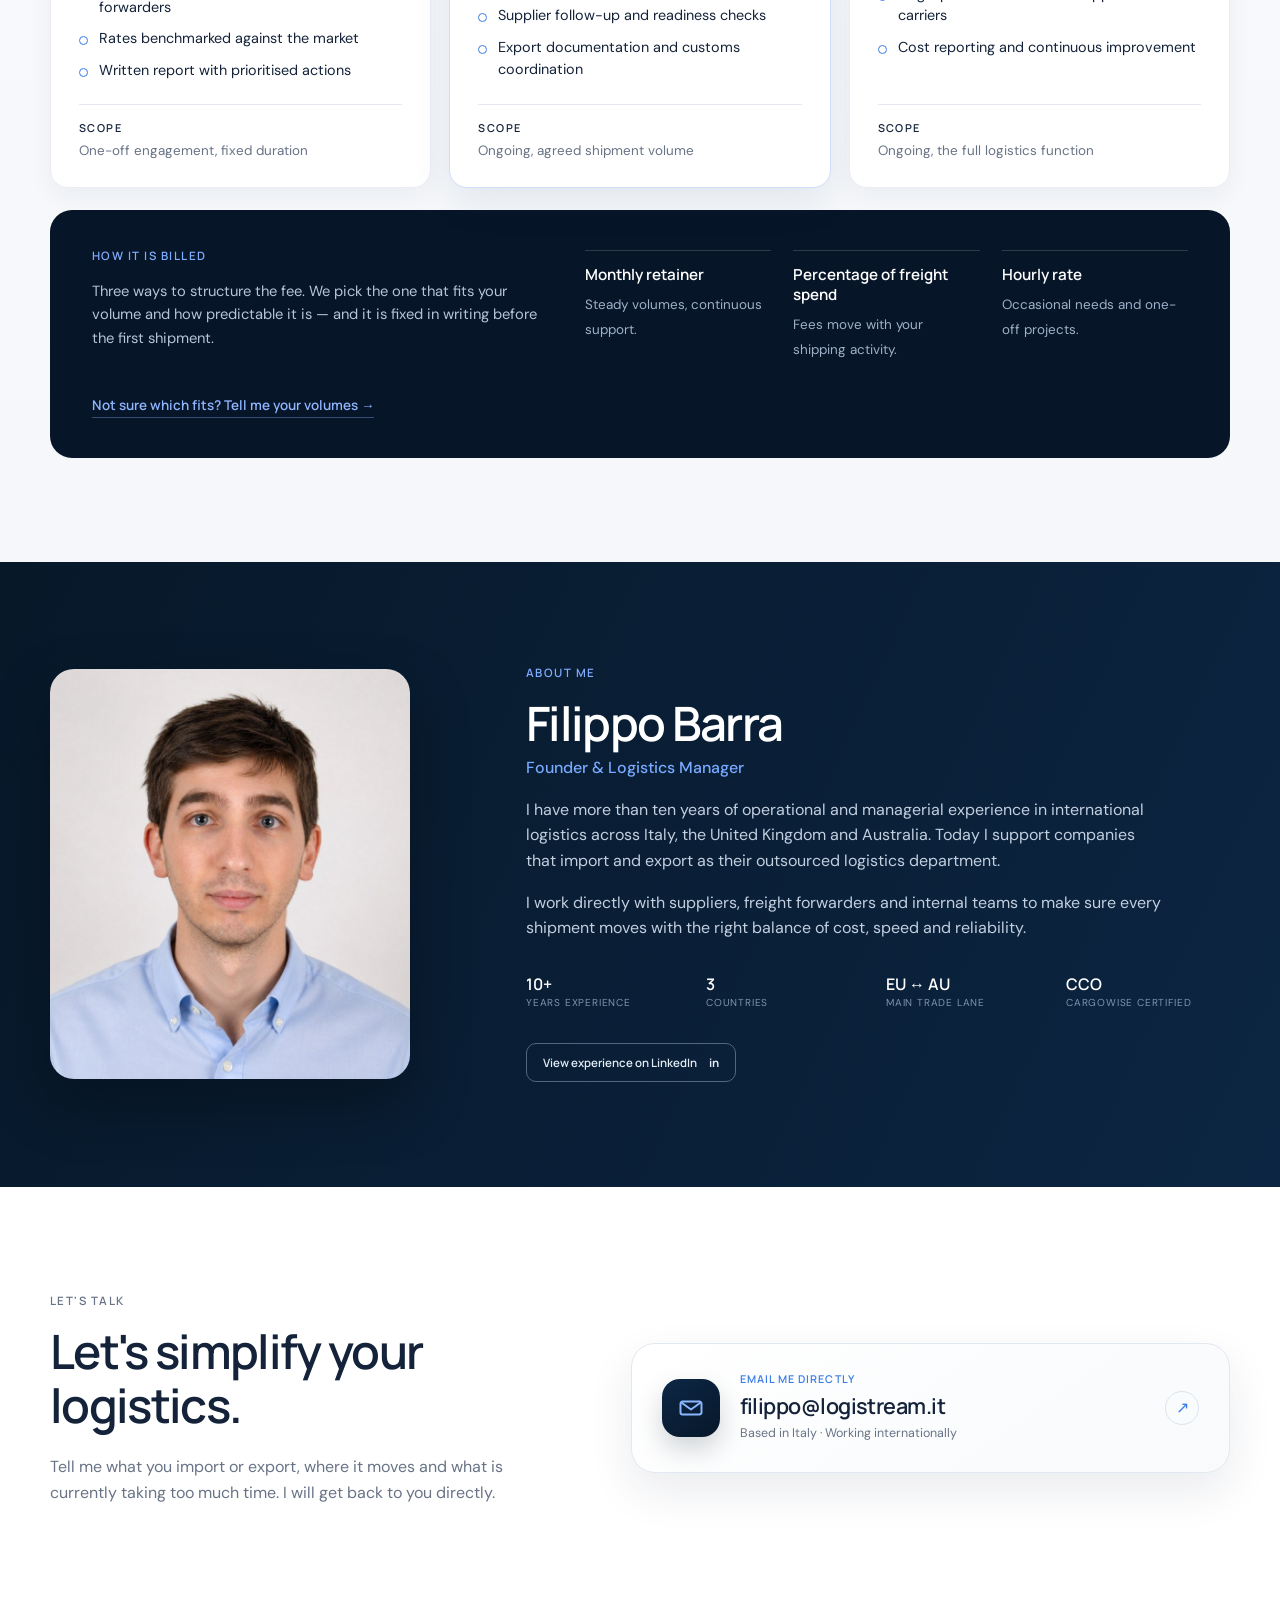
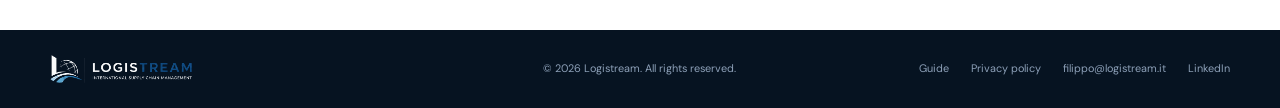
==== commit 14e1f10e: "Aggiornamento sito" ====
--- a/index.html
+++ b/index.html
@@ -3,13 +3,13 @@
 <head>
   <meta charset="utf-8">
   <meta name="viewport" content="width=device-width, initial-scale=1">
-  <title>Logistream | Outsourced Logistics Management</title>
-  <meta name="description" content="Independent international logistics management for SMEs. Supplier coordination, freight procurement and end-to-end supply chain control across ocean, air and road.">
+  <title>Outsourced Logistics Management | Logistream</title>
+  <meta name="description" content="Independent logistics management for importers with many suppliers and no logistics department. Supplier coordination, freight procurement and end-to-end control.">
   <meta property="og:title" content="Logistream | Your Outsourced Logistics Department">
   <meta property="og:description" content="International logistics managed from purchase order to final delivery.">
   <meta property="og:type" content="website">
   <meta property="og:site_name" content="Logistream">
-  <meta property="og:image" content="https://logistream.it/assets/og-en.jpg">
+  <meta property="og:image" content="https://www.logistream.it/assets/og-en.jpg">
   <meta property="og:image:width" content="1200">
   <meta property="og:image:height" content="630">
   <meta property="og:image:alt" content="Logistream — your outsourced logistics department">
@@ -18,12 +18,12 @@
   <meta name="twitter:card" content="summary_large_image">
   <meta name="twitter:title" content="Logistream | Your Outsourced Logistics Department">
   <meta name="twitter:description" content="International logistics managed from purchase order to final delivery.">
-  <meta name="twitter:image" content="https://logistream.it/assets/og-en.jpg">
-  <meta property="og:url" content="https://logistream.it/">
-  <link rel="canonical" href="https://logistream.it/">
-  <link rel="alternate" hreflang="en" href="https://logistream.it/">
-  <link rel="alternate" hreflang="it" href="https://logistream.it/it/">
-  <link rel="alternate" hreflang="x-default" href="https://logistream.it/">
+  <meta name="twitter:image" content="https://www.logistream.it/assets/og-en.jpg">
+  <meta property="og:url" content="https://www.logistream.it/">
+  <link rel="canonical" href="https://www.logistream.it/">
+  <link rel="alternate" hreflang="en" href="https://www.logistream.it/">
+  <link rel="alternate" hreflang="it" href="https://www.logistream.it/it/">
+  <link rel="alternate" hreflang="x-default" href="https://www.logistream.it/">
   <link rel="icon" href="assets/favicon.png" sizes="32x32">
   <link rel="icon" href="assets/icon-512.png" sizes="512x512">
   <link rel="apple-touch-icon" href="assets/apple-touch-icon.png">
@@ -31,8 +31,9 @@
   <meta name="author" content="Filippo Barra">
   <link rel="preload" href="assets/fonts/manrope-latin-700-normal.woff2" as="font" type="font/woff2" crossorigin>
   <link rel="preload" href="assets/fonts/dm-sans-latin-400-normal.woff2" as="font" type="font/woff2" crossorigin>
-  <link rel="stylesheet" href="assets/styles.css?v=20260723b">
-  <script defer src="assets/script.js?v=20260723b"></script>
+  <link rel="stylesheet" href="assets/styles.css?v=20260724b">
+  <script defer src="assets/script.js?v=20260724b"></script>
+  <script defer src="assets/analytics.js?v=20260724b"></script>
 </head>
 <body>
 <header class="site-header" id="top">
@@ -98,7 +99,7 @@
       <div class="section-heading reveal">
         <p class="eyebrow">Focus on your business</p>
         <h2>I'll take care of the logistics.</h2>
-        <p>From supplier coordination to final delivery, I act as your single operational point of contact, making international logistics simpler, more efficient and more predictable.</p>
+        <p>From supplier coordination to final delivery, I act as your single operational point of contact — one person holding together the suppliers, carriers and paperwork that nobody in a small team has time to chase.</p>
         <a class="text-link" href="#process">Discover the process <span>→</span></a>
       </div>
       <div class="service-list reveal">
@@ -173,7 +174,21 @@
 
   <section class="engagement section-soft" id="engagement">
     <div class="container">
-      <div class="section-heading centered reveal"><p class="eyebrow">Working together</p><h2>Three levels of involvement.</h2><p>Every business needs a different amount of support. We agree the scope and the commercial terms in writing before any work starts.</p></div>
+      <div class="section-heading centered reveal"><p class="eyebrow">Working together</p><h2>Three levels of involvement.</h2><p>How much of the function you hand over is up to you. Scope and commercial terms are agreed in writing before any work starts.</p></div>
+
+      <div class="fit reveal">
+        <div>
+          <h3>Is this you?</h3>
+          <p class="fit-lead">The businesses I work with rarely look alike. What they share is a shape, not a sector.</p>
+        </div>
+        <ul>
+          <li>You buy from many suppliers abroad, not one</li>
+          <li>The goods are valuable, fragile or awkward to move</li>
+          <li>Nobody in the company does logistics full time</li>
+          <li>The owner still ends up chasing shipments personally</li>
+        </ul>
+        <p class="fit-note">Furniture and design importers are where I have worked longest, but the pattern repeats in wine and food, lighting, stone and ceramics, fashion, and machinery parts. If three of the four lines above describe you, we should talk.</p>
+      </div>
 
       <div class="tier-cards reveal">
         <article class="tier">
@@ -181,7 +196,7 @@
             <h3>Supply chain audit</h3>
             <span class="tier-meter" role="img" aria-label="Involvement: light"><i class="on"></i><i></i><i></i></span>
           </div>
-          <p class="tier-for">For businesses that suspect they are overpaying but cannot prove it.</p>
+          <p class="tier-for">For importers who suspect they are overpaying across a spread of suppliers, but cannot prove it.</p>
           <ul>
             <li>Review of current freight costs, routes and forwarders</li>
             <li>Rates benchmarked against the market</li>
@@ -195,7 +210,7 @@
             <h3>Shipment management</h3>
             <span class="tier-meter" role="img" aria-label="Involvement: shared"><i class="on"></i><i class="on"></i><i></i></span>
           </div>
-          <p class="tier-for">For teams that keep logistics in-house but are running out of hours.</p>
+          <p class="tier-for">For small teams handling too many suppliers with nobody assigned to logistics.</p>
           <ul>
             <li>Freight procurement and booking on your behalf</li>
             <li>Supplier follow-up and readiness checks</li>
@@ -209,7 +224,7 @@
             <h3>Full outsourcing</h3>
             <span class="tier-meter" role="img" aria-label="Involvement: full"><i class="on"></i><i class="on"></i><i class="on"></i></span>
           </div>
-          <p class="tier-for">For companies that want logistics off their desk entirely.</p>
+          <p class="tier-for">For owners who want inbound freight off their desk entirely.</p>
           <ul>
             <li>Everything in shipment management</li>
             <li>Single point of contact for suppliers and carriers</li>
@@ -241,7 +256,7 @@
         <p class="eyebrow light">About me</p>
         <h2>Filippo Barra</h2>
         <p class="role">Founder &amp; Logistics Manager</p>
-        <p>I have more than ten years of operational and managerial experience in international logistics across Italy, the United Kingdom and Australia. Today I support small and medium-sized businesses as their outsourced logistics department.</p>
+        <p>I have more than ten years of operational and managerial experience in international logistics across Italy, the United Kingdom and Australia. Today I support companies that import and export as their outsourced logistics department.</p>
         <p>I work directly with suppliers, freight forwarders and internal teams to make sure every shipment moves with the right balance of cost, speed and reliability.</p>
         <div class="about-stats"><div><strong>10+</strong><span>years experience</span></div><div><strong>3</strong><span>countries</span></div><div><strong>EU ↔ AU</strong><span>main trade lane</span></div><div><strong>CCO</strong><span>CargoWise certified</span></div></div>
         <a class="outline-btn" href="https://www.linkedin.com/in/filippo-barra/" target="_blank" rel="noopener">View experience on LinkedIn <span>in</span></a>
@@ -280,15 +295,15 @@
   "@graph": [
     {
       "@type": "ProfessionalService",
-      "@id": "https://logistream.it/#business",
+      "@id": "https://www.logistream.it/#business",
       "name": "Logistream",
-      "url": "https://logistream.it/",
-      "description": "Independent international logistics management for small and medium businesses: supplier coordination, freight procurement and end-to-end supply chain control.",
+      "url": "https://www.logistream.it/",
+      "description": "Independent international logistics management for companies without an in-house logistics function: supplier coordination, freight procurement and end-to-end supply chain control.",
       "email": "filippo@logistream.it",
-      "image": "https://logistream.it/assets/og-en.jpg",
-      "logo": "https://logistream.it/assets/logistream-logo.png",
+      "image": "https://www.logistream.it/assets/og-en.jpg",
+      "logo": "https://www.logistream.it/assets/logistream-logo.png",
       "founder": {
-        "@id": "https://logistream.it/#filippo"
+        "@id": "https://www.logistream.it/#filippo"
       },
       "address": {
         "@type": "PostalAddress",
@@ -376,13 +391,13 @@
     },
     {
       "@type": "Person",
-      "@id": "https://logistream.it/#filippo",
+      "@id": "https://www.logistream.it/#filippo",
       "name": "Filippo Barra",
       "jobTitle": "Founder & Logistics Manager",
       "email": "filippo@logistream.it",
-      "image": "https://logistream.it/assets/filippo-barra.jpg",
+      "image": "https://www.logistream.it/assets/filippo-barra.jpg",
       "worksFor": {
-        "@id": "https://logistream.it/#business"
+        "@id": "https://www.logistream.it/#business"
       },
       "sameAs": [
         "https://www.linkedin.com/in/filippo-barra/"
@@ -390,12 +405,12 @@
     },
     {
       "@type": "WebSite",
-      "@id": "https://logistream.it/#website",
-      "url": "https://logistream.it/",
+      "@id": "https://www.logistream.it/#website",
+      "url": "https://www.logistream.it/",
       "name": "Logistream",
       "inLanguage": "en",
       "publisher": {
-        "@id": "https://logistream.it/#business"
+        "@id": "https://www.logistream.it/#business"
       }
     }
   ]
--- a/assets/styles.css
+++ b/assets/styles.css
@@ -134,3 +134,24 @@
 /* the width/height attributes on the portrait are a CLS hint only —
    height must stay auto so the aspect-ratio rule keeps control */
 .portrait-wrap img{height:auto}
+
+/* --- Author box on guides --- */
+.author-box{display:flex;gap:22px;align-items:flex-start;background:var(--soft);border:1px solid var(--line);border-radius:var(--radius);padding:26px 28px;margin:56px 0 0}
+.author-box img{width:78px;height:78px;border-radius:50%;object-fit:cover;object-position:center top;flex:none}
+.author-box .who{font:600 1rem/1.3 'Manrope',sans-serif;margin:0 0 3px}
+.author-box .what{font-size:.83rem;color:var(--blue);margin:0 0 10px}
+.author-box p{font-size:.9rem;line-height:1.6;margin:0 0 10px;color:var(--muted)}
+.author-box a{font:600 .8rem 'Manrope',sans-serif;color:var(--blue);border-bottom:1px solid rgba(57,123,232,.32);padding-bottom:2px}
+.author-box a:hover{border-color:var(--blue)}
+@media(max-width:640px){.author-box{flex-direction:column;gap:16px;padding:22px}}
+
+/* --- "Is this you?" qualifier --- */
+.fit{background:#fff;border:1px solid var(--line);border-radius:var(--radius);padding:34px 36px;margin:0 0 40px;display:grid;grid-template-columns:minmax(220px,.85fr) 1.15fr;gap:28px 44px;align-items:start;box-shadow:0 9px 25px rgba(21,47,82,.05)}
+.fit h3{margin:6px 0 10px;font-size:1.24rem}
+.fit .fit-lead{color:var(--muted);font-size:.93rem;margin:0}
+.fit ul{list-style:none;margin:0;padding:0;display:grid;gap:12px}
+.fit li{position:relative;padding-left:30px;font-size:.95rem;line-height:1.5}
+.fit li:before{content:"";position:absolute;left:0;top:.15em;width:19px;height:19px;border-radius:5px;border:1.5px solid var(--blue);background:linear-gradient(135deg,rgba(69,136,244,.14),rgba(108,166,255,.10))}
+.fit li:after{content:"";position:absolute;left:6px;top:.45em;width:7px;height:4px;border-left:2px solid var(--blue);border-bottom:2px solid var(--blue);transform:rotate(-45deg)}
+.fit .fit-note{grid-column:1/-1;margin:4px 0 0;padding-top:20px;border-top:1px solid var(--line);font-size:.87rem;color:var(--muted)}
+@media(max-width:820px){.fit{grid-template-columns:1fr;padding:26px 24px}}
